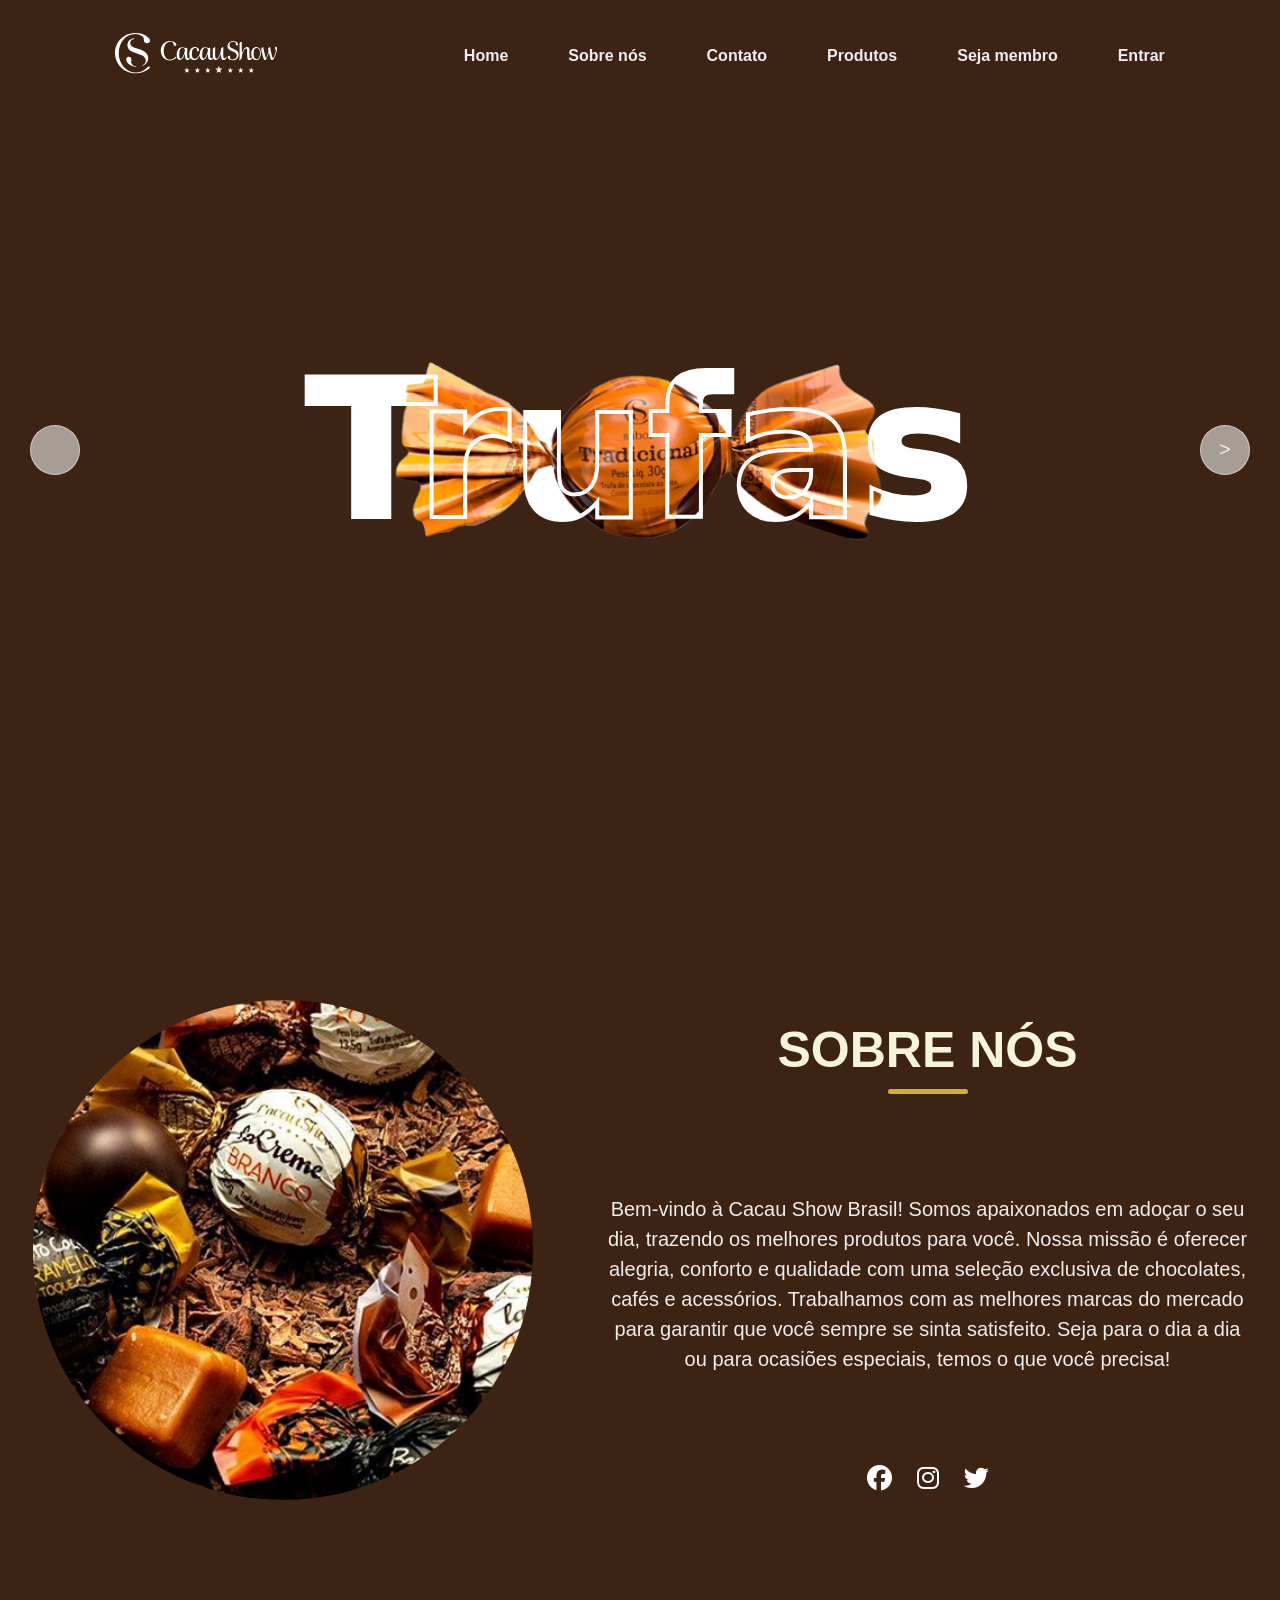
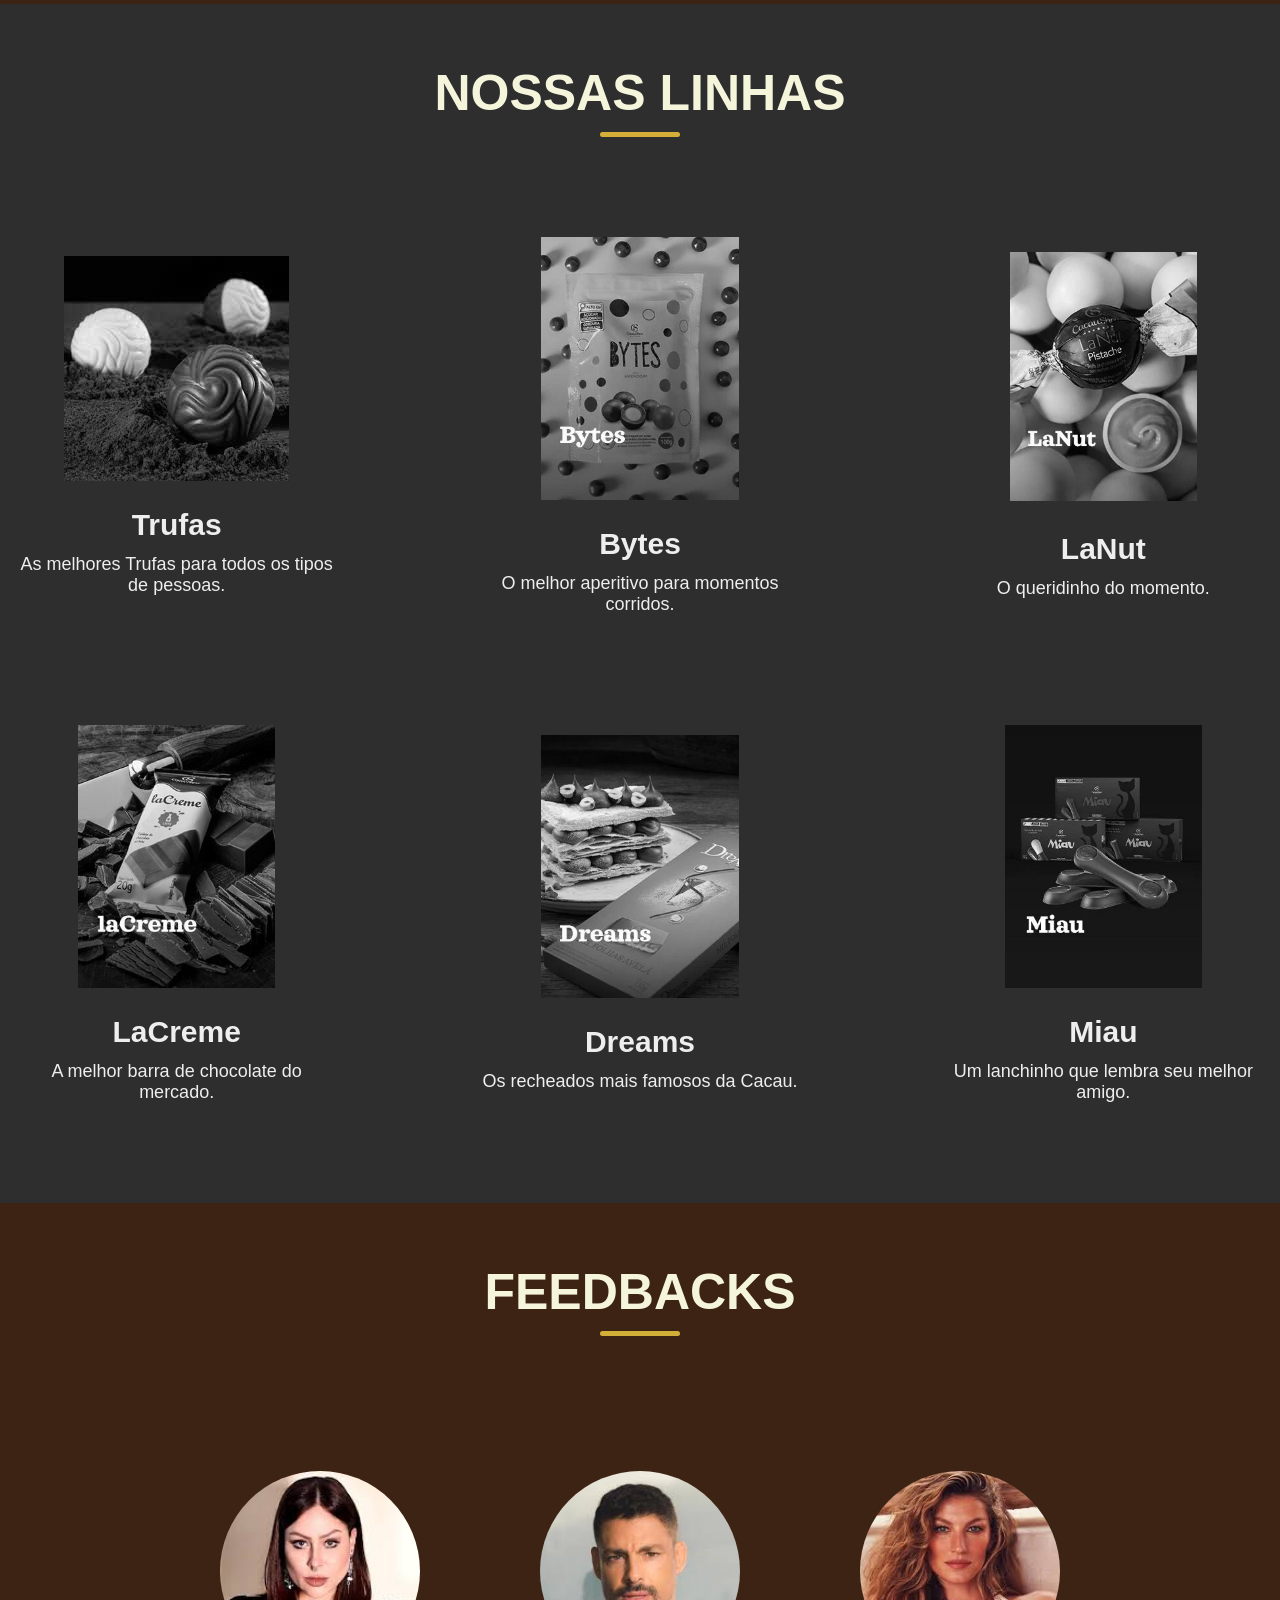
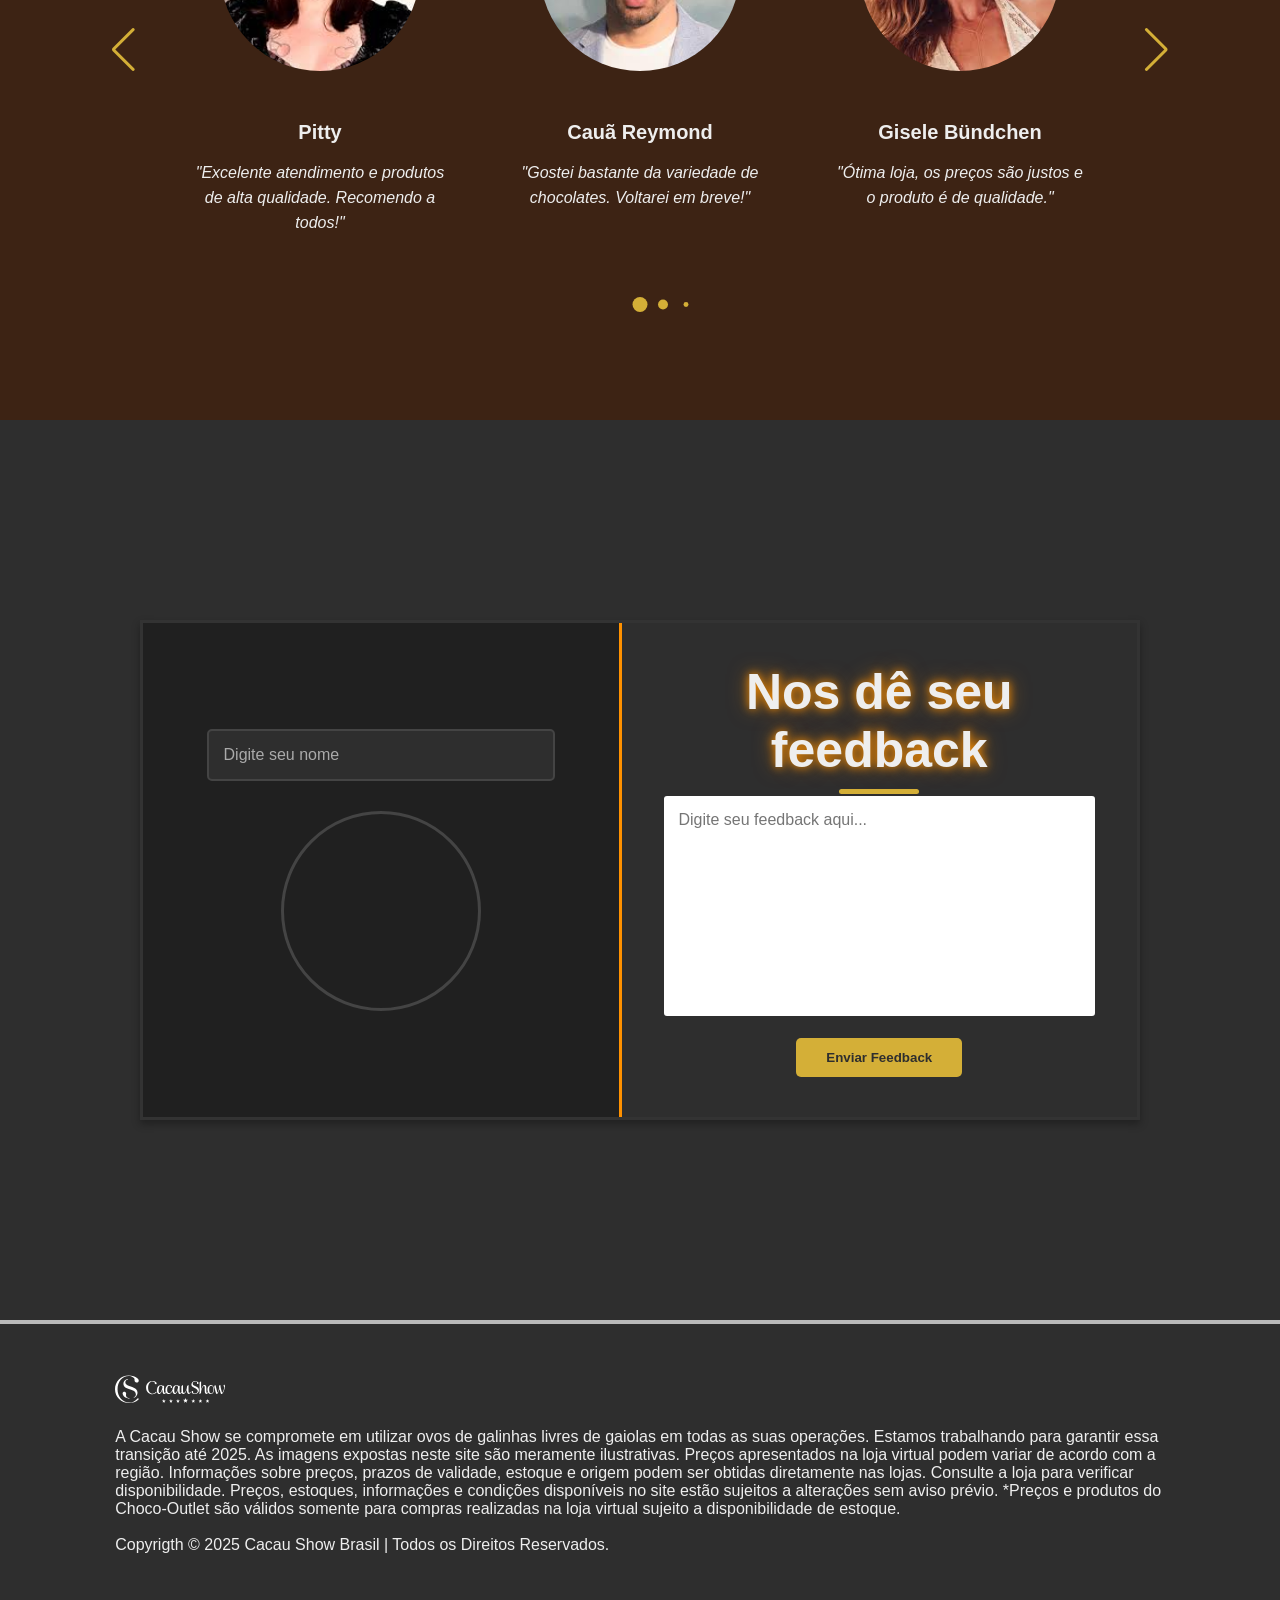
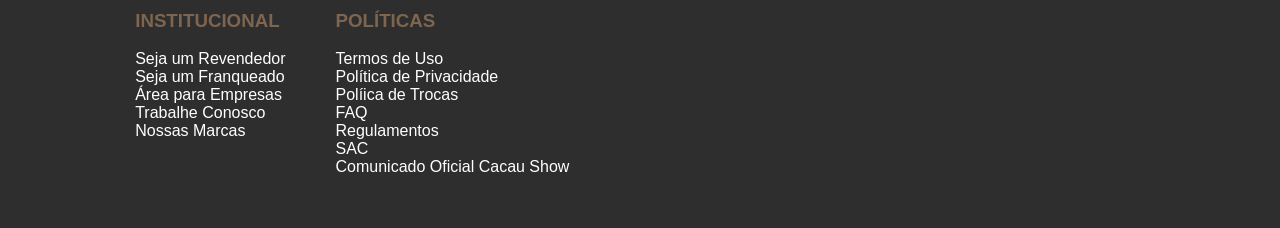
==== index.html @ 1fcedfc2 "Add files via upload" ====
<!DOCTYPE html>
<html lang="pt-br">

<head>
    <meta charset="UTF-8">
    <meta name="viewport" content="width=device-width, initial-scale=1.0">
    <title>Cacau Show Brasil</title>
    
    <link href="style.css" rel="stylesheet">

    <link rel="stylesheet" href="https://cdnjs.cloudflare.com/ajax/libs/font-awesome/6.5.1/css/all.min.css">
    
    <link rel="stylesheet" href="https://cdn.jsdelivr.net/npm/swiper@11/swiper-bundle.min.css" />

    <link rel="stylesheet" href="https://unpkg.com/aos@next/dist/aos.css" />

    <link href='https://unpkg.com/boxicons@2.1.4/css/boxicons.min.css' rel='stylesheet'>
    <link rel="shortcut icon" href="icone.ico" type="image/x-icon">
</head>

<body>

    <header>
        <a href="logo_cacau_show.svg" class="logo">
            <img src="logo_cacau_show.svg" id="logo">
        </a>

        <ul class="navbar">
            <li><a href="index.html">Home</a></li>
            <li><a href="sobre nós.html">Sobre nós</a></li>
            <li><a href="contato.html">Contato</a></li>
            <li><a href="produtos.html">Produtos</a></li>
            <li><a href="Seja Membro.html">Seja membro</a></li>
            <li><a href="login.html" id="loginBtn">Entrar</a></li>
        </ul>
        <div class="bx bx-menu" id="menu-icon"></div>
    </header>

    <main>
        <section>


            <div  href="#home" class="item active" style="--background:   #3D2314">
                <div class="title">Trufas</div>
                <div class="title" id="bordatxt">Trufas</div>
                <img src="trufa da home.png" alt="" class="imgprc">

            </div>

            <div class="item" style="--background: #5C331E">
                <div class="title">LaCreme</div>
                <div class="title" id="bordatxt">LaCreme</div>
                <img src="lacreme1.png" alt="" class="imgprc">

            </div>

            <div class="item" style="--background:#A05D31">
                <div class="title">LaNut</div>
                <div class="title" id="bordatxt">LaNut</div>
                <img src="lanut1.png" alt="" class="imgprc">
            </div>

            <div class="item" style="--background: #A05D31">
                <div class="title">Bytes</div>
                <div class="title" id="bordatxt">Bytes</div>
                <img src="bytes1.png" alt="" class="imgprc">

            </div>

            <div class="item" style="--background:#5C331E">
                <div class="title">Miau</div>
                <div class="title" id="bordatxt">Miau</div>
                <img src="miau1.png" alt="" class="imgprc">

            </div>

            <div class="item" style="--background:#A05D31">
                <div class="title">Dreams</div>
                <div class="title" id="bordatxt">Dreams</div>
                <img src="dreams1.png" alt="" class="imgprc">

            </div>

            <div class="arrow">
                <button id="prev">
                    </button>
                        <button id="next"> > </button>
            </div>
        </section>
    </main>

    <section class="about-section">
        <div class="section-content" data-aos="zoom-in-up">
            <div class="about-image-wrapper">
                <img src="fundo.jpg" alt="" class="about-image">
            </div>
            <div class="about-details">
                <h2 class="section-title">Sobre nós</h2>
                <p class="text">Bem-vindo à Cacau Show Brasil! Somos apaixonados em adoçar o seu dia, trazendo os melhores produtos para você.
                    Nossa missão é oferecer alegria, conforto e qualidade com uma seleção exclusiva de chocolates, cafés e acessórios. Trabalhamos com as melhores marcas do mercado para garantir que você sempre se sinta satisfeito.
                    Seja para o dia a dia ou para ocasiões especiais, temos o que você precisa!</p>
                <div class="social-link-list">
                    <a href="https://www.facebook.com/CacauShow" class="social-link"><i class="fa-brands fa-facebook"></i></a>
                    <a href="https://www.instagram.com/cacaushow/" class="social-link"><i class="fa-brands fa-instagram"></i></a>
                    <a href="https://x.com/cacaushow" class="social-link"><i class="fa-brands fa-twitter"></i></a>
                </div>
            </div>
        </div>
    </section>

    <section class="menu-section">
        <h2 class="section-title" data-aos="zoom-in-up">Nossas Linhas</h2>
        <div class="section-content">
            <ul class="menu-list">
                <li class="menu-item" data-aos="zoom-in-up">
                    <img src="trufas1.png" alt="" class="menu-image">
                    <h3 class="name">Trufas</h3>
                    <p class="text">As melhores Trufas para todos os tipos de pessoas.</p>
                </li>

                <li class="menu-item" data-aos="zoom-in-up">
                    <img src="bytes.png" alt="" class="menu-image">
                    <h3 class="name">Bytes</h3>
                    <p class="text">O melhor aperitivo para momentos corridos.</p>
                </li>

                <li class="menu-item" data-aos="zoom-in-up">
                    <a href="/sapatos"><img src="lanut.png" alt="" class="menu-image"></a>
                    <h3 class="name">LaNut</h3>
                    <p class="text">O queridinho do momento.</p>
                </li>

                <li class="menu-item" data-aos="zoom-in-up">
                    <img src="lacreme.png" alt="" class="menu-image">
                    <h3 class="name">LaCreme</h3>
                    <p class="text">A melhor barra de chocolate do mercado.</p>
                </li>

                <li class="menu-item" data-aos="zoom-in-up">
                    <img src="dreams.png" alt="" class="menu-image">
                    <h3 class="name">Dreams</h3>
                    <p class="text">Os recheados mais famosos da Cacau.</p>
                </li>

                <li class="menu-item" data-aos="zoom-in-up">
                    <img src="miau.png" alt="" class="menu-image">
                    <h3 class="name">Miau</h3>
                    <p class="text">Um lanchinho que lembra seu melhor amigo.</p>
                </li>
            </ul>
        </div>
    </section>

    <section class="testimonials-section">
        <h2 class="section-title" data-aos="zoom-in-up">Feedbacks</h2>
        <div class="section-content" data-aos="zoom-in-up">
            <div class="slider-container swiper">
                <div class="slider-wrapper">
                    <ul class="testimonials-list swiper-wrapper">
                        <li class="testimonial swiper-slide">
                            <img src="pitty.jpg" alt="user" class="user-image">
                            <h3 class="name">Pitty</h3>
                            <i class="feedback">"Excelente atendimento e produtos de alta qualidade. Recomendo a todos!"</i>
                        </li>
                        <li class="testimonial swiper-slide">
                            <img src="kaua.jpg" alt="user" class="user-image">
                            <h3 class="name">Cauã Reymond</h3>
                            <i class="feedback">"Gostei bastante da variedade de chocolates. Voltarei em breve!"</i>
                        </li>
                        <li class="testimonial swiper-slide">
                            <img src="gisele.jpg" alt="user" class="user-image">
                            <h3 class="name">Gisele Bündchen</h3>
                            <i class="feedback">"Ótima loja, os preços são justos e o produto é de qualidade."</i>
                        </li>
                        <li class="testimonial swiper-slide">
                            <img src="ana.jpg" alt="user" class="user-image">
                            <h3 class="name">Ana Hickmann</h3>
                            <i class="feedback">"O atendimento foi impecável. Com certeza farei mais compras aqui!"</i>
                        </li>
                        <li class="testimonial swiper-slide">
                            <img src="matheus.jpg" alt="user" class="user-image">
                            <h3 class="name">Matheus Solano</h3>
                            <i class="feedback">"A experiência de compra foi incrível. Recomendo a todos que gostam de qualidade!"</i>
                        </li>
                    </ul>

                    <div class="swiper-pagination"></div>
                    <div class="swiper-slide-button swiper-button-prev"></div>
                    <div class="swiper-slide-button swiper-button-next"></div>
                </div>
            </div>
        </div>
    </section>

<div class="fundo">
    <div class="retangulo">
        <div class="esquerda">
            <input type="text" id="feedback-nome" class="input-nome" placeholder="Digite seu nome">
            
            <div class="avatar-container">
                <img id="avatar-preview" class="avatar-imagem" src="https://via.placeholder.com/200" alt=".">
                <input type="file" id="avatar-upload" accept="image/*">
            </div>
        </div>
        <div class="direita">
            <h2 class="titulo-feedback">Nos dê seu feedback</h2>
            <textarea id="feedback-mensagem" class="textarea-feedback" placeholder="Digite seu feedback aqui..."></textarea>
            <button id="btn-enviar-feedback" class="btn-enviar">Enviar Feedback</button> 
            
        </div>
    </div>
</div>


    <footer class="footer">
        <a href="" class="logo"><img width="110" height="51" src="logo_cacau_show.svg" alt=""></a>
        <br><br><Br><br>

        <div class="footer-text">
                  <p>A Cacau Show se compromete em utilizar ovos de galinhas livres de gaiolas em todas as suas operações. Estamos trabalhando para garantir essa transição até 2025. As imagens expostas neste site são meramente ilustrativas.

Preços apresentados na loja virtual podem variar de acordo com a região. Informações sobre preços, prazos de validade, estoque e origem podem ser obtidas diretamente nas lojas.  Consulte a loja para verificar disponibilidade.

 

Preços, estoques, informações e condições disponíveis no site estão sujeitos a alterações sem aviso prévio. *Preços e produtos do Choco-Outlet são válidos somente para compras realizadas na loja virtual sujeito a disponibilidade de estoque.</p>
<br>
              <p>Copyrigth &copy; 2025 Cacau Show Brasil | Todos os Direitos Reservados.</p>
              <br><br>
            </div>

            <footer style="background-color: #2e2e2e; padding: 20px; font-family: Arial, sans-serif; color: #f8f8f8;">
  <div style="display: flex; justify-content: space-around;">
    <div>
      <h3 style="font-weight: bold; color: #7d654f;">INSTITUCIONAL</h3>
      <br>
      <ul style="margin-right: 50px; list-style: none; padding: 4;">
        <li><a href="https://revendedor.cacaushow.com.br/revendedor/" style="color: white; text-decoration: none;">Seja um Revendedor</a></li>
        <li><a href="https://www.cacaushow.com.br/franquia.html" style="color: white; text-decoration: none;">Seja um Franqueado</a></li>
        <li><a href="https://www.cacaushow.com.br/para-sua-empresa/para-sua-empresa.html" style="color: white; text-decoration: none;">Área para Empresas</a></li>
        <li><a href="https://cacaushow.gupy.io/" style="color: white; text-decoration: none;">Trabalhe Conosco</a></li>
        <li><a href="https://www.cacaushow.com.br/categoria/nossas-marcas" style="color: white; text-decoration: none;">Nossas Marcas</a></li>
      </ul>
    </div>
    
    <div>
      <h3 style="font-weight: bold; color: #7d654f;">POLÍTICAS</h3>
      <br>
      <ul style="list-style: none; padding: 0;">
        <li><a href="https://www.cacaushow.com.br/terms.html" style="color: white; text-decoration: none;">Termos de Uso</a></li>
        <li><a href="https://www.privacidade.com.br/portal-de-privacidade?token=e8d91724233537d3a44c65424e6b9ee7" style="color: white; text-decoration: none;">Política de Privacidade</a></li>
        <li><a href="https://www.cacaushow.com.br/politica/returns.html" style="color: white; text-decoration: none;">Políica de Trocas</a></li>
        <li><a href="https://www.cacaushow.com.br/faqs.html" style="color: white; text-decoration: none;">FAQ</a></li>
        <li><a href="https://www.cacaushow.com.br/regulamentos/Regulamentos.html" style="color: white; text-decoration: none;">Regulamentos</a></li>
        <li><a href="https://sac.cacaushow.com.br/" style="color: white; text-decoration: none;">SAC</a></li>
        <li><a href="https://www.cacaushow.com.br/Comunicado-Oficial.html" style="color: white; text-decoration: none;">Comunicado Oficial Cacau Show</a></li>
      </ul>
    </div>
  </div>
</footer>

    <script src="https://cdn.jsdelivr.net/npm/swiper@11/swiper-bundle.min.js"></script>
    <script src="https://unpkg.com/aos@next/dist/aos.js"></script>
    <script>
        AOS.init({
            offset: 150,
            duration: 1200
        });
    </script>
</body>
<script src="script.js"></script>
</html>
---- style.css ----
*{
    padding: 0;
    margin: 0;
    box-sizing: border-box;
    text-decoration:none;
    list-style: none;
    font-family: 'Work Sans', sans-serif;
    scroll-behavior: smooth;
    scroll-padding-top: 3rem;
}

.item{
    display: none;
    width: 100%;
    height: 100%;
    position: absolute;
    top: 0;
    left: 0;
    overflow: hidden;
    background-color: var(--background);
}

.item.active{
    display: block;
}

.item .title{
    font-size: 12rem;
    color: #ffffff;
    font-family: system-ui, -apple-system, BlinkMacSystemFont, 'Segoe UI', Roboto, Oxygen, Ubuntu, Cantarell, 'Open Sans', 'Helvetica Neue', sans-serif;
    font-weight: bold;
    text-align: center;

    position: absolute;
    left: 50%;
    top: 50%;
    transform: translate(-50%, -50%);
}

.item #bordatxt {
    font-size: 12rem;
    color: transparent;
    -webkit-text-stroke: 4px #ffffff; 
    font-weight: bold;
    text-align: center;
    position: absolute;
    left: 50%;
    top: 50%;
    transform: translate(-50%, -50%);
    z-index: 4; 
}

.item .imgprc{
    z-index: 2;
    width: 40%;

    position: absolute;
    left: 50%;
    top: 50%;
    transform: translate(-50%, -50%);
    animation: float 2s ease-in-out infinite; 
}

#prev, #next{
    position: absolute;
    top: 50%;
    transform: translateY(-50%);
    width: 50px;
    height: 50px;
    background-color: #eee9;
    border: 1px solid #eee9;
    color: #eee;
    font-size: x-large;
    font-family: monospace;
    cursor: pointer;
    z-index: 4;
    border-radius: 50%;
}

#prev{
    left: 30px;
}

#next{
    right: 30px;
}

@keyframes toActive {
    from{
        top: 100%;
        opacity: 0;
    }
}

.item.active .title{
    animation: toActive 0.5s ease-in-out 1;
}


@keyframes float {
    0% {
        transform: translate(-50%, -50%) translateY(0);
    }
    50% {
        transform: translate(-50%, -50%) translateY(-20px);
    }
    100% {
        transform: translate(-50%, -50%) translateY(0);
    }
}

header{
    width: 100%;
    position: fixed;
    top: 0;
    right: 0;
    z-index: 1000;
    display: flex;
    align-items: center;
    justify-content: space-between;
    padding: 33px 9%;
    transition: all .50s ease;
    background: transparent;
    color: #eee;
}

#logo{
    width: 90%;
}

header.sticky{
    padding: 10px 10%;
    background: rgb(0, 0, 0)
}

.navbar{
    display: flex;
    list-style: none;
}

.navbar a{
    color: var(--other-color);
    margin-left: 60px;
    font-size: var(--p-font);
    font-weight: 550;
    border-bottom: 2px solid transparent;
    transition:all .5s ease;
}

.navbar a:hover{
    border-bottom: 2px solid #D4AF37;
    color: #D4AF37;
}

#menu-icon{
    color: rgb(146, 25, 25);
    font-size: 30px;
    margin-left: 5px;
    z-index: 10001;
    cursor: pointer;
    display: none;
}

main {
    position: relative; 
    min-height: 100vh; 
    display: flex;
    align-items: center;
    justify-content: center;
    overflow: hidden;
}

.about-section{
    padding: 100px 0;
    background: #3D2314;
}

.about-section .section-content{
    display: flex;
    gap: 10px;
    align-items: center;
    justify-content: space-around;
}

.about-section .about-image-wrapper .about-image{
    width: 500px;
    height: 500px;
    object-fit: cover;
    border-radius: 50%;
}

.section-title{
    text-align: center;
    padding: 10px 0 100px;
    text-transform: uppercase;
    font-size: 50px;
    color:#F5F5DC;
}


.section-title::after{
    content: "";
    width: 80px;
    height: 5px;
    display: block;
    margin: 10px auto 0;
    border-radius: 10px;
    background:#D4AF37;
}

.about-section .about-details .section-title{
    padding: 10;
}

.about-section .about-details .social-link-list{
    display: flex;
    gap: 25px;
    justify-content: center;
    padding-top: 90px;
}

.about-section .social-link-list .social-link{
    color: white;
    font-size: 25px;
    transition: 0.2s ease;
}

.about-section .social-link-list .social-link:hover{
    color:#D4AF37;
    transform: translateY(-5px);
}

.about-section .about-details {
    max-width: 50%;
    color: #eee;
}

.about-section .about-image-wrapper .about-image{
    width: 100%;
    height: 100%;
    max-width: 500px;
    aspect-ratio: 1;
}

.about-section .about-details .text{
    line-height: 30px;
    margin: 50x 0 30px;
    text-align: center;
    font-size: 20px;
}


.menu-section{
    background: #2e2e2e;
    color: #eee;
    padding: 50px 0 100px;
}

.menu-section .menu-list{
    display: flex;
    flex-wrap: wrap;
    gap: 110px;
    align-items: center;
    justify-content: space-around;
}

.menu-section .menu-list .menu-item{
    display: flex;
    align-items: center;
    text-align: center;
    flex-direction: column;
    justify-content: space-around;
    width: calc(100% / 3 - 110px);
    cursor: pointer;
}

.menu-section .menu-list .menu-item .name{
    margin: 12px 0;
    font-size: 30px;
    font-weight: 600;
}

.menu-section .menu-list .menu-item .text{
    font-size: 18px;
}

.menu-section .menu-list .menu-item .menu-image{
    max-width: 83%;
    aspect-ratio: 1;
    margin-bottom: 15px;
    object-fit: contain;
    filter: grayscale(100%);
}

.menu-section .menu-list .menu-item .menu-image:hover{
    transform: translateY(-5px);
    transition: 0.2s ease;
    filter: grayscale(0%);
}


.testimonials-section{
    padding: 50px 100px 100px;
    background-color: #3D2314;
}


.testimonials-section .testimonial{
    display: flex;
    padding: 35px;
    text-align: center;
    flex-direction: column;
    align-items: center;
}

.testimonials-section .testimonial .user-image{
    width: 200px;
    height: 200px;
    object-fit: cover;
    margin-bottom: 50px;
    border-radius: 50%;
}

.testimonials-section .slider-wrapper{
    overflow: hidden;
    margin: 0 60px 50px;
}

.testimonials-section .testimonial .name{
    margin-bottom: 16px;
    font-size: 20px;
    color: #eee;
}

.testimonials-section .testimonial .feedback{
    line-height: 25px;
    color: #eee;
}

.testimonials-section .swiper-pagination-bullet{
    width: 15px;
    height: 15px;
    opacity: 1;
    background: #D4AF37;
}

.testimonials-section .swiper-slide-button{
    margin-top: -50px;
    color: #D4AF37;
    transition: 0.3s ease;
}

.testimonials-section .swiper-slide-button:hover{
    color: #eee;
}

.fundo {
    background: #2e2e2e;
    height: 100vh;
    display: flex;
    justify-content: center;
    align-items: center;
    margin: 0;
}

.retangulo {
    display: flex;
    width: 1000px;
    height: 500px;
    border: 3px solid #333;
    box-shadow: 0 4px 8px rgba(0, 0, 0, 0.3);
}

.esquerda {
    flex: 1;
    background-color: #202020;
    display: flex;
    justify-content: center;
    align-items: center;
    color: white;
    font-size: 28px;
    font-weight: bold;
}

.direita {
    flex: 1;
    background-color: #2e2e2e;
    display: flex;
    flex-direction: column;
    justify-content: center; 
    align-items: center;
    padding: 40px;
    box-sizing: border-box;
    border-left: 3px solid #ff9100; 
}

.titulo-feedback {
    color: #eee;
    font-size: 2rem;
    text-shadow: 0 0 10px #ff9100, 0 0 20px rgba(255,145,0,0.5);
    animation: neon-pulse 2s infinite alternate;
}
@keyframes neon-pulse {
    from { text-shadow: 0 0 5px #ff9100; }
    to { text-shadow: 0 0 15px #ff9100, 0 0 30px rgba(255,145,0,0.7); }
}

.textarea-feedback {
    width: 100%;
    height: 70%;
    padding: 15px;
    font-size: 16px;
    border: 2px solid #2e2e2e;
    border-radius: 5px;
    resize: none;
    box-sizing: border-box;
}

.conteudo-direita {
    display: flex;
    flex-direction: column;
    align-items: center;
    width: 100%;
    height: 100%;
    justify-content: center;
}
.titulo-feedback{
    text-align: center;
    font-size: 50px;
    color: #eee;
}
.titulo-feedback::after{
    content: "";
    width: 80px;
    height: 5px;
    display: block;
    margin: 10px auto 0;
    border-radius: 10px;
    background: #D4AF37;
}
.btn-enviar {
    background: #D4AF37;
    color: #2e2e2e;
    border: none;
    padding: 12px 30px;
    margin-top: 20px;
    font-weight: bold;
    border-radius: 5px;
    cursor: pointer;
    transition: all 0.3s ease;
}
.btn-enviar:hover {
    background: #D4AF37;
    transform: translateY(-3px);
}
.esquerda {
    flex: 1;
    background-color: #202020;
    display: flex;
    flex-direction: column;
    justify-content: center;
    align-items: center;
    padding: 20px;
    box-sizing: border-box;
    gap: 30px;
}

.input-nome {
    width: 80%;
    padding: 15px;
    font-size: 16px;
    background-color: #2e2e2e;
    border: 2px solid #444;
    border-radius: 5px;
    color: #eee;
    outline: none;
    transition: all 0.3s ease;
}

.input-nome:focus {
    border-color: #D4AF37;
    box-shadow: 0 0 8px rgba(255, 145, 0, 0.5);
}

.input-nome::placeholder {
    color: #aaa;
}

.avatar-container {
    position: relative;
    width: 200px;
    height: 200px;
    cursor: pointer;
    border-radius: 50%;
    overflow: hidden;
    border: 3px solid #444;
    transition: all 0.3s ease;
}

.avatar-container:hover {
    border-color: #D4AF37;
    transform: scale(1.05);
}

.avatar-imagem {
    width: 100%;
    height: 100%;
    object-fit: cover;
}

.avatar-overlay {
    position: absolute;
    top: 0;
    left: 0;
    width: 100%;
    height: 100%;
    background-color: rgba(0, 0, 0, 0.6);
    display: flex;
    justify-content: center;
    align-items: center;
    opacity: 0;
    transition: opacity 0.3s ease;
}

.avatar-container:hover .avatar-overlay {
    opacity: 1;
}

.avatar-overlay span {
    color: white;
    text-align: center;
    font-size: 16px;
    line-height: 1.4;
}

#avatar-upload {
    display: none;
}

.footer {
    display: flex;
    justify-content: space-between;
    align-items: center;
    flex-wrap: wrap;
    padding: 2rem 9%;
    background: #2e2e2e;
    border-top: .3rem solid #ffffffab;
    font-size: 100%;
    overflow-x: hidden;
}

.footer-text p{
    font-size: 1.6rem;
    color: #eee;
    font-size: 100%;
}

.footer-iconTop a {
    display: inline-flex;
    justify-content: center;
    align-items: center;
    padding: .8rem;
    background: #D4AF37;
    border-radius: .8rem;
    transition: .5s ease;
}

.footer-iconTop a:hover {
    transform: translatey(-8px);
}

.footer-iconTop a i {
    font-size: 2.4rem;
    color: #f7f7ff;
}

@media (max-width: 1200px) {
    .about-section .section-content {
        flex-direction: column;
        text-align: center;
    }
    .about-section .about-details {
        max-width: 80%;
    }
}

@media (max-width: 992px) {
    .menu-section .menu-list {
        flex-direction: column;
        gap: 50px;
    }
    .menu-section .menu-list .menu-item {
        width: 80%;
    }
    .testimonials-section {
        padding: 30px 50px;
    }
    .testimonials-section .slider-wrapper {
        margin: 0 30px;
    }
}

@media (max-width: 768px) {
    header {
        flex-direction: column;
        padding: 20px;
        text-align: center;
    }
    .navbar {
        display: none;
        flex-direction: column;
        width: 100%;
        background: #202020;
        position: absolute;
        top: 60px;
        left: 0;
    }
    .navbar.active {
        display: flex;
    }
    #menu-icon {
        display: block;
    }
    .about-section .about-details {
        max-width: 90%;
    }
    .retangulo {
        flex-direction: column;
        width: 90%;
        height: auto;
    }
    .esquerda, .direita {
        width: 100%;
        padding: 20px;
    }
    .avatar-container {
        width: 150px;
        height: 150px;
    }
    .input-nome {
        width: 100%;
    }
}

@media (max-width: 480px) {
    .item .title, .item #bordatxt {
        font-size: 5rem;
        -webkit-text-stroke: 2px #ffffff;
    }
    .menu-section .menu-list .menu-item {
        width: 100%;
    }
    .section-title {
        font-size: 30px;
    }
    .testimonials-section .testimonial .user-image {
        width: 100px;
        height: 100px;
    }
    .footer {
        flex-direction: column;
        text-align: center;
    }
    .footer-text p {
        font-size: 1.2rem;
    }
}
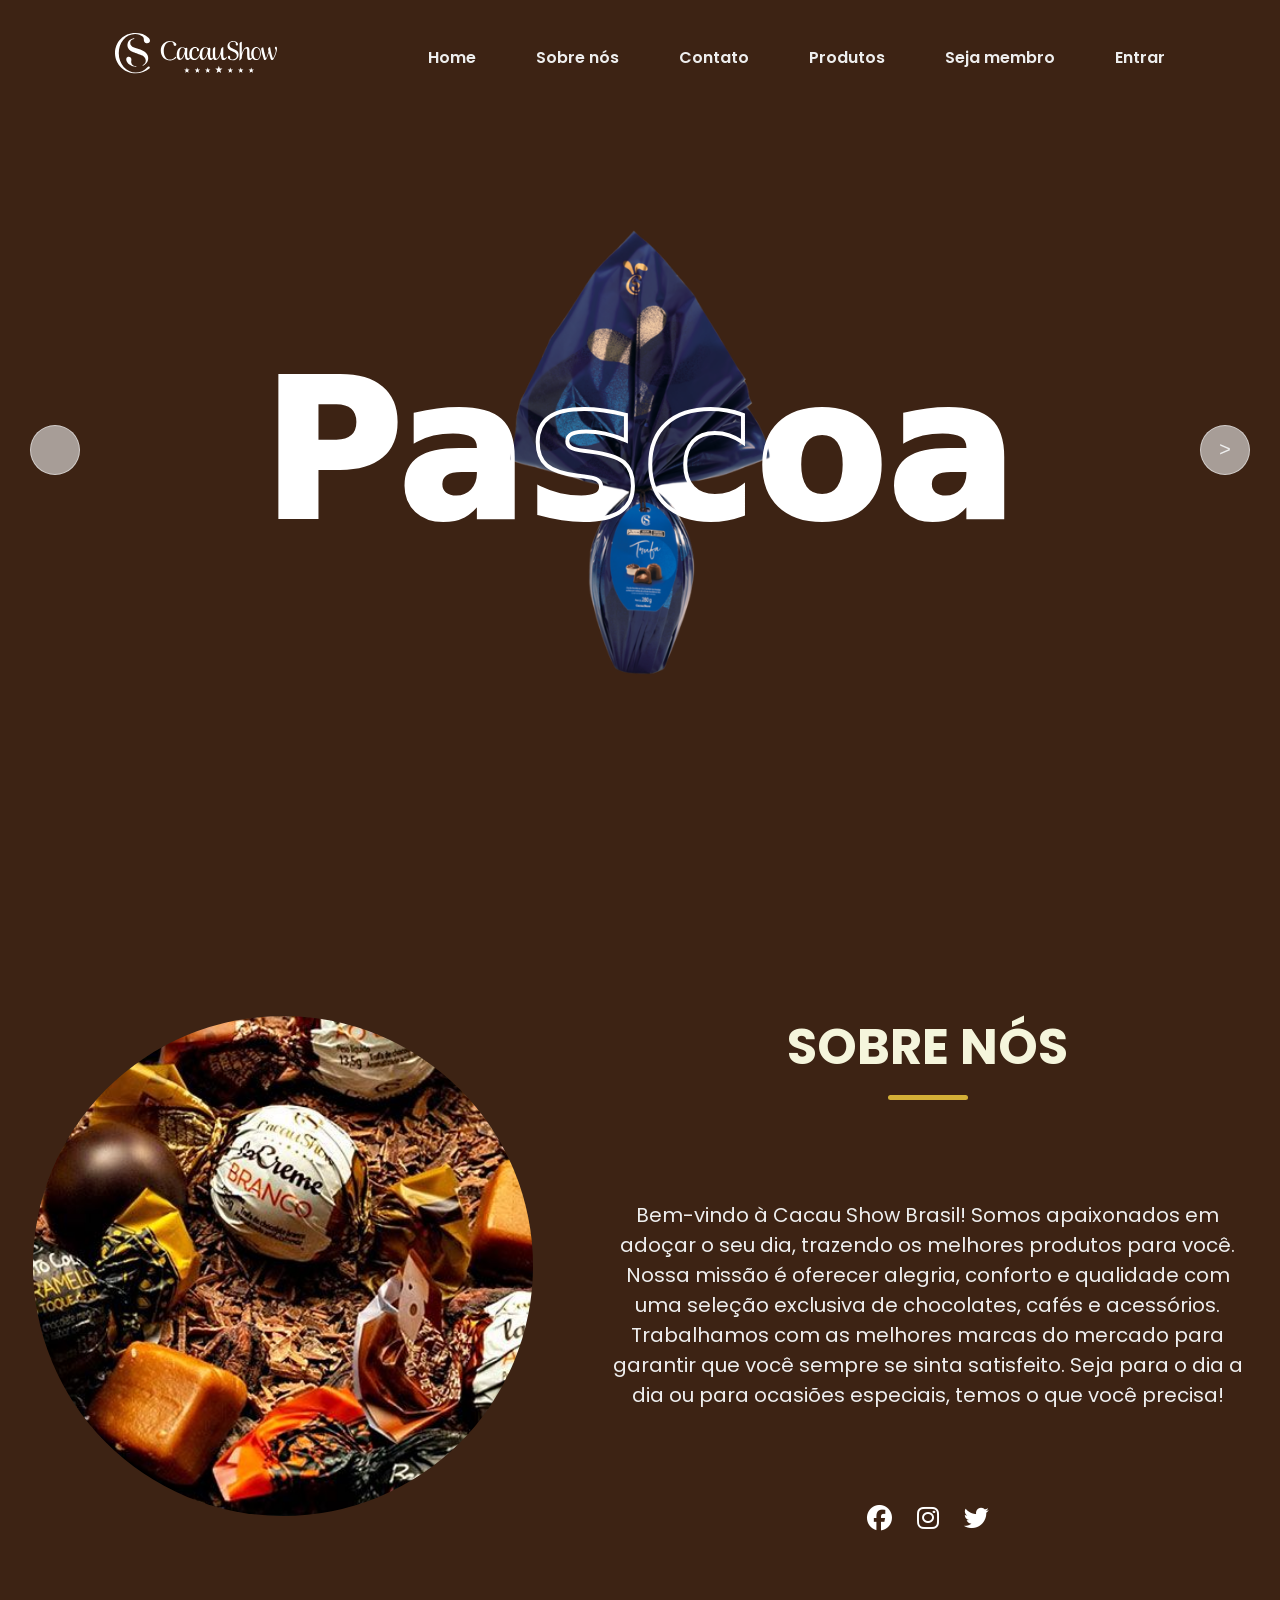
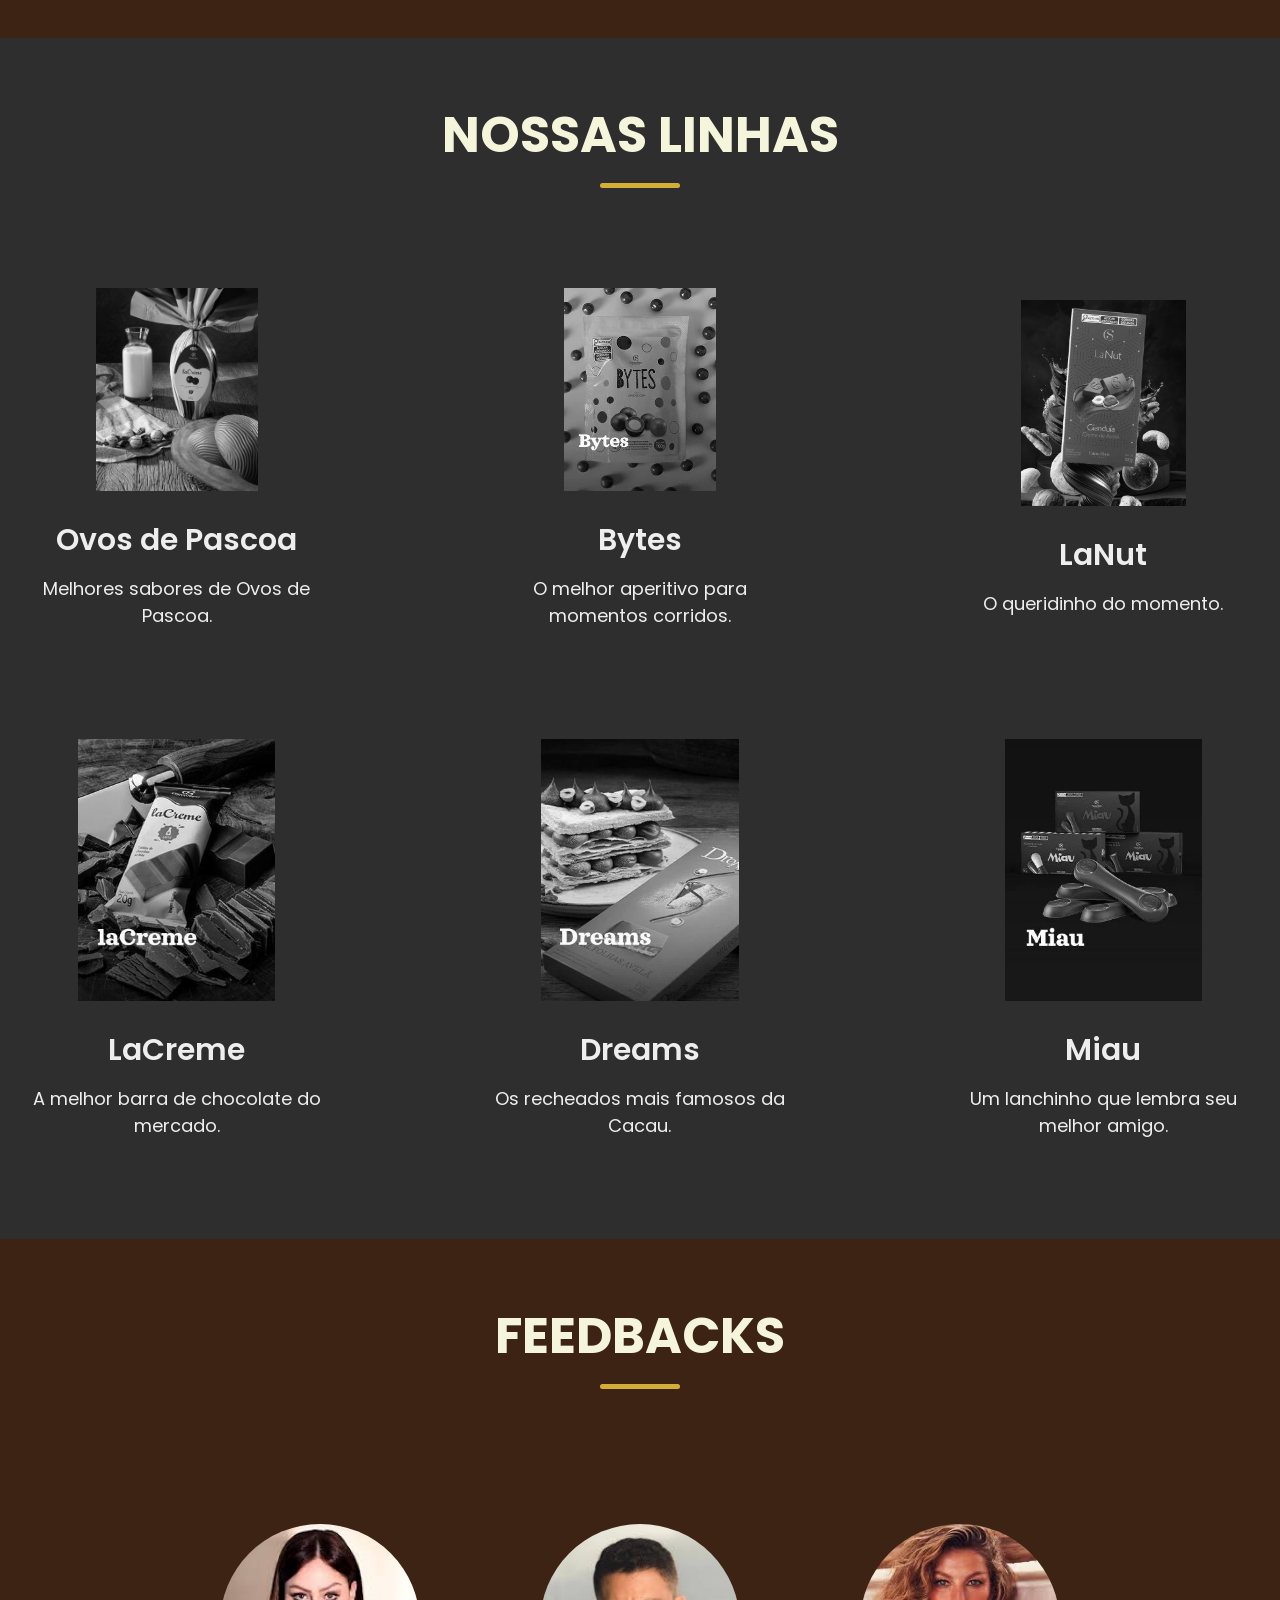
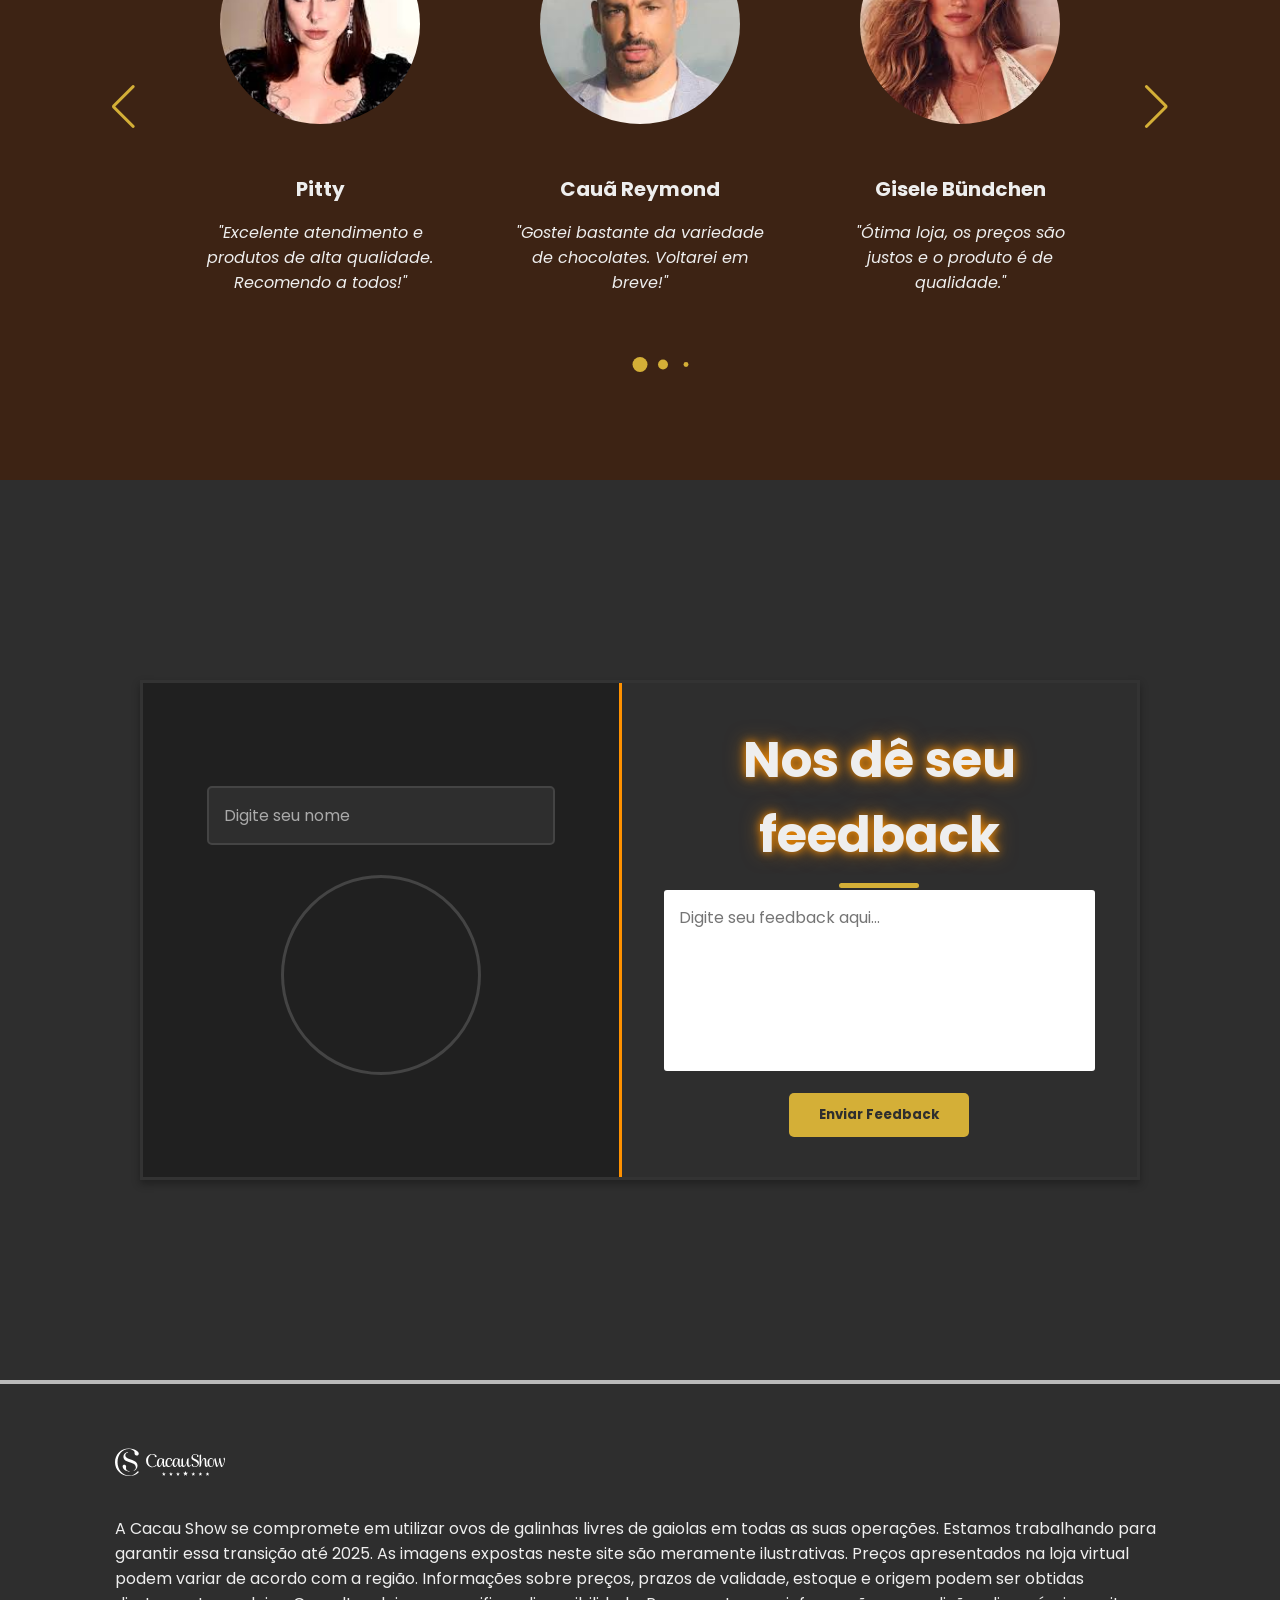
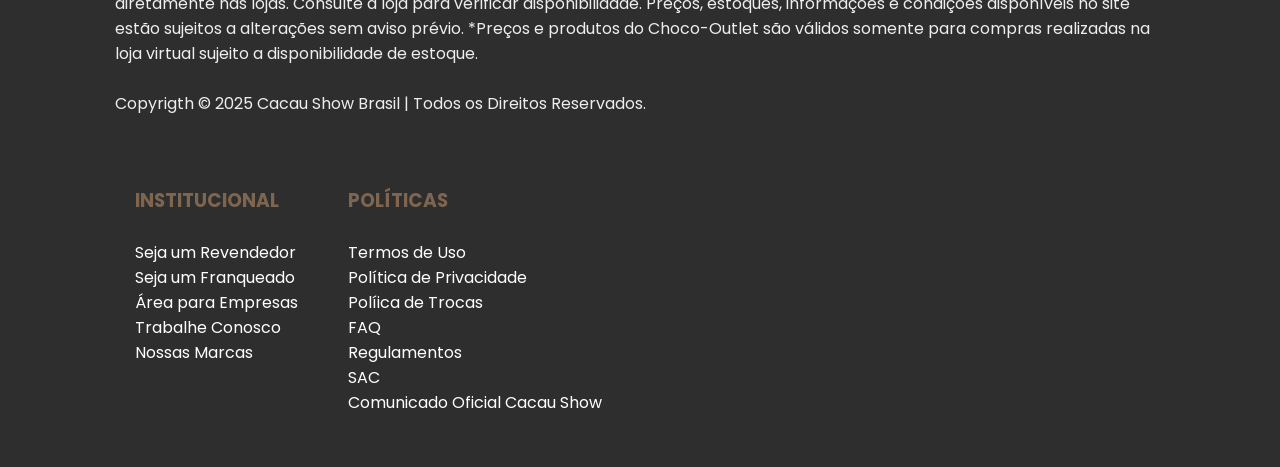
==== commit 1592f175: "Adcionando Produtos" ====
--- a/index.html
+++ b/index.html
@@ -4,7 +4,9 @@
 <head>
     <meta charset="UTF-8">
     <meta name="viewport" content="width=device-width, initial-scale=1.0">
+    <link rel="icon" type="image/png" sizes="180x180" href="new_img/logo.png"/>
     <title>Cacau Show Brasil</title>
+   
     
     <link href="style.css" rel="stylesheet">
 
@@ -13,6 +15,10 @@
     <link rel="stylesheet" href="https://cdn.jsdelivr.net/npm/swiper@11/swiper-bundle.min.css" />
 
     <link rel="stylesheet" href="https://unpkg.com/aos@next/dist/aos.css" />
+
+    <!-- Adicionando fonte -->
+    <link href="https://fonts.googleapis.com/css2?family=Poppins:wght@400;500;600;700;800&display=swap" rel="stylesheet">
+
 
     <link href='https://unpkg.com/boxicons@2.1.4/css/boxicons.min.css' rel='stylesheet'>
     <link rel="shortcut icon" href="icone.ico" type="image/x-icon">
@@ -38,13 +44,17 @@
 
     <main>
         <section>
-
-
+       
+                   
             <div  href="#home" class="item active" style="--background:   #3D2314">
-                <div class="title">Trufas</div>
+                <!-- <div class="title">Trufas</div>
                 <div class="title" id="bordatxt">Trufas</div>
-                <img src="trufa da home.png" alt="" class="imgprc">
-
+                <img src="trufa da home.png" alt="" class="imgprc"> -->
+                 <!-- Add img tema pascoa -->
+                <div class="title">Pascoa</div>
+                <div class="title" id="bordatxt">Pascoa</div>
+                <img src="new_img/ovo10.webp" alt="" class="imgprc">
+                <!-- Fim -->
             </div>
 
             <div class="item" style="--background: #5C331E">
@@ -80,6 +90,7 @@
                 <img src="dreams1.png" alt="" class="imgprc">
 
             </div>
+             
 
             <div class="arrow">
                 <button id="prev">
@@ -113,19 +124,24 @@
         <div class="section-content">
             <ul class="menu-list">
                 <li class="menu-item" data-aos="zoom-in-up">
-                    <img src="trufas1.png" alt="" class="menu-image">
+                    <!-- <img src="trufas1.png" alt="" class="menu-image">
                     <h3 class="name">Trufas</h3>
-                    <p class="text">As melhores Trufas para todos os tipos de pessoas.</p>
-                </li>
-
-                <li class="menu-item" data-aos="zoom-in-up">
-                    <img src="bytes.png" alt="" class="menu-image">
+                    <p class="text">As melhores Trufas para todos os tipos de pessoas.</p> -->
+                    <!-- Tema Pascoa -->
+                     <img src="new_img/pascoaHome.jpg" alt="" class="menu-image"style="width: 64%; height: auto;">
+                    <h3 class="name">Ovos de Pascoa</h3>
+                    <p class="text">Melhores sabores de Ovos de Pascoa.</p>
+                    <!-- Fim -->
+                </li>
+
+                <li class="menu-item" data-aos="zoom-in-up">
+                    <img src="bytes.png" alt="" class="menu-image" style="width: 64%; height: auto;">
                     <h3 class="name">Bytes</h3>
                     <p class="text">O melhor aperitivo para momentos corridos.</p>
                 </li>
 
                 <li class="menu-item" data-aos="zoom-in-up">
-                    <a href="/sapatos"><img src="lanut.png" alt="" class="menu-image"></a>
+                   <img src="new_img/lanut2.png" alt="" class="menu-image" style="max-width: 65%; height: auto; ">
                     <h3 class="name">LaNut</h3>
                     <p class="text">O queridinho do momento.</p>
                 </li>
--- a/style.css
+++ b/style.css
@@ -1,10 +1,13 @@
+@import url("https://fonts.googleapis.com/css2?family=Poppins:wght@400;500;600;700;800&display=swap");
+
 *{
     padding: 0;
     margin: 0;
     box-sizing: border-box;
     text-decoration:none;
     list-style: none;
-    font-family: 'Work Sans', sans-serif;
+    /* font-family: 'Work Sans', sans-serif; */
+    font-family: 'Poppins', sans-serif;
     scroll-behavior: smooth;
     scroll-padding-top: 3rem;
 }
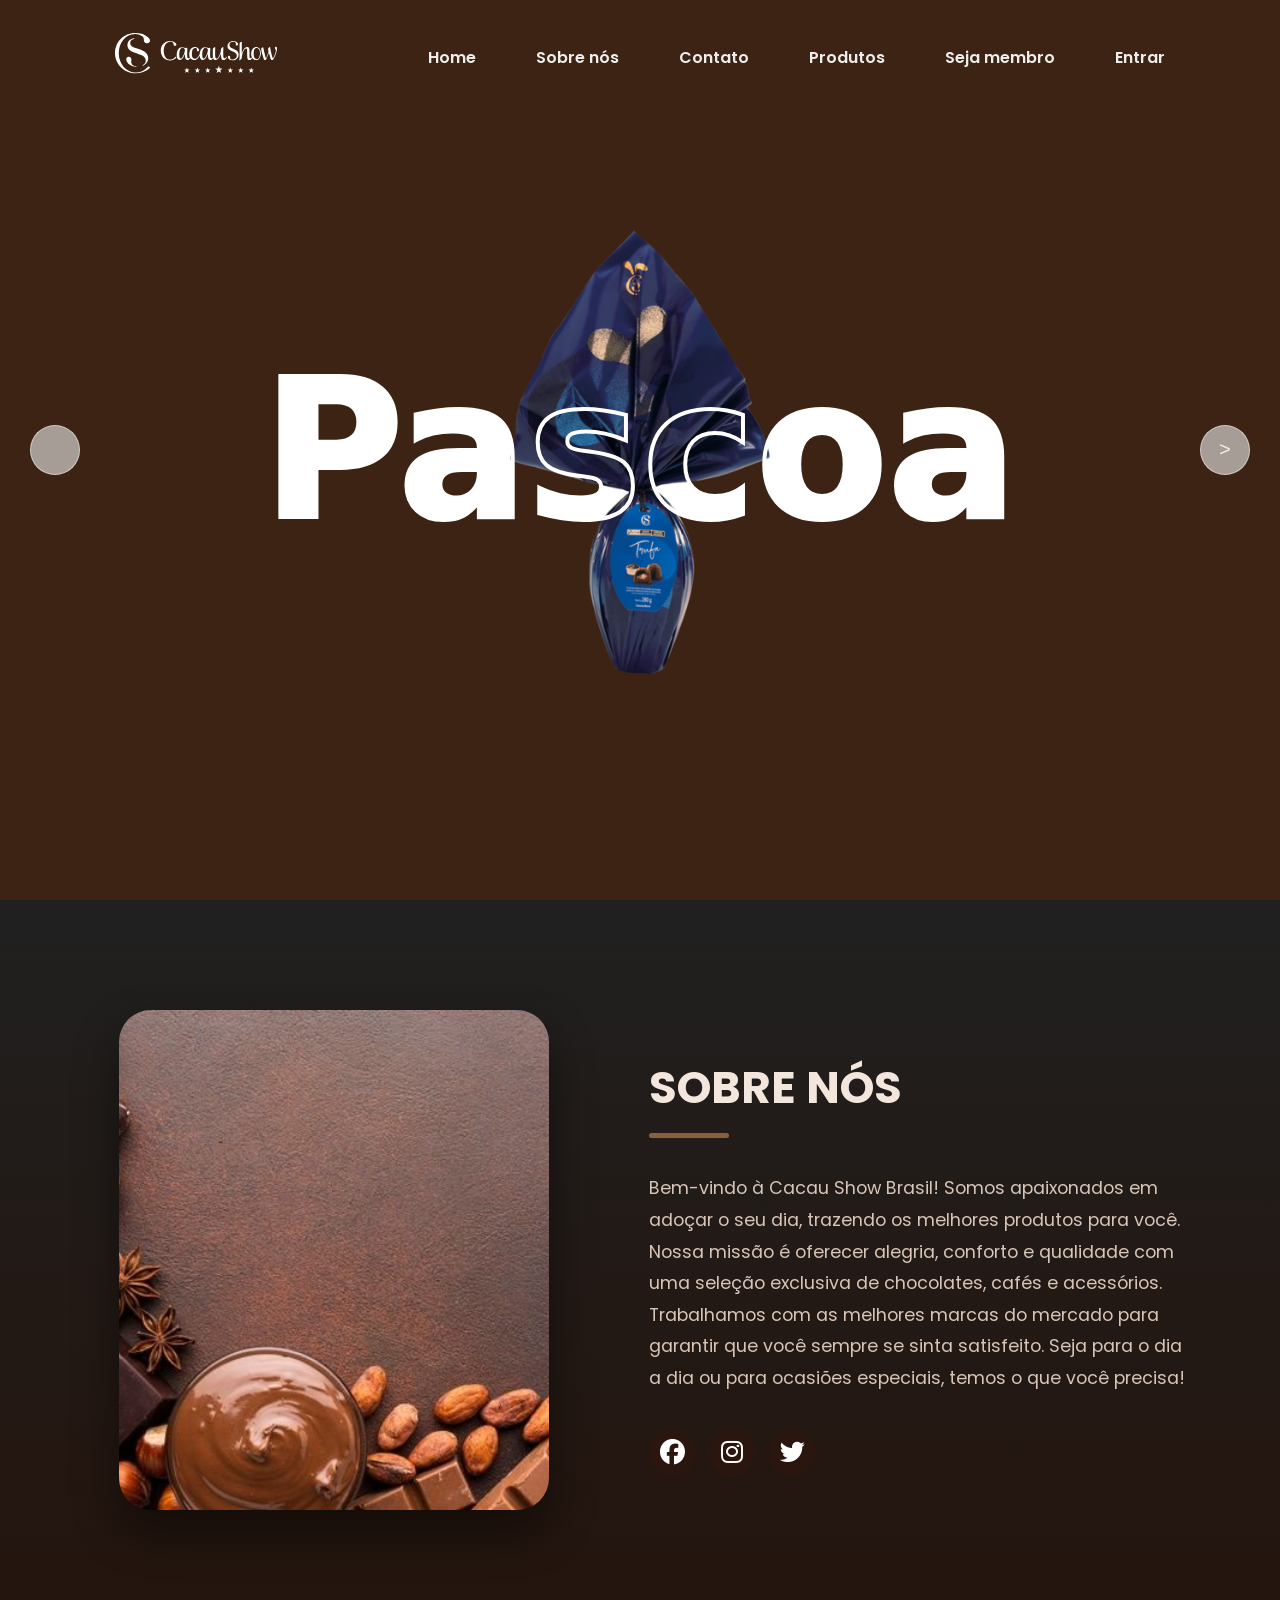
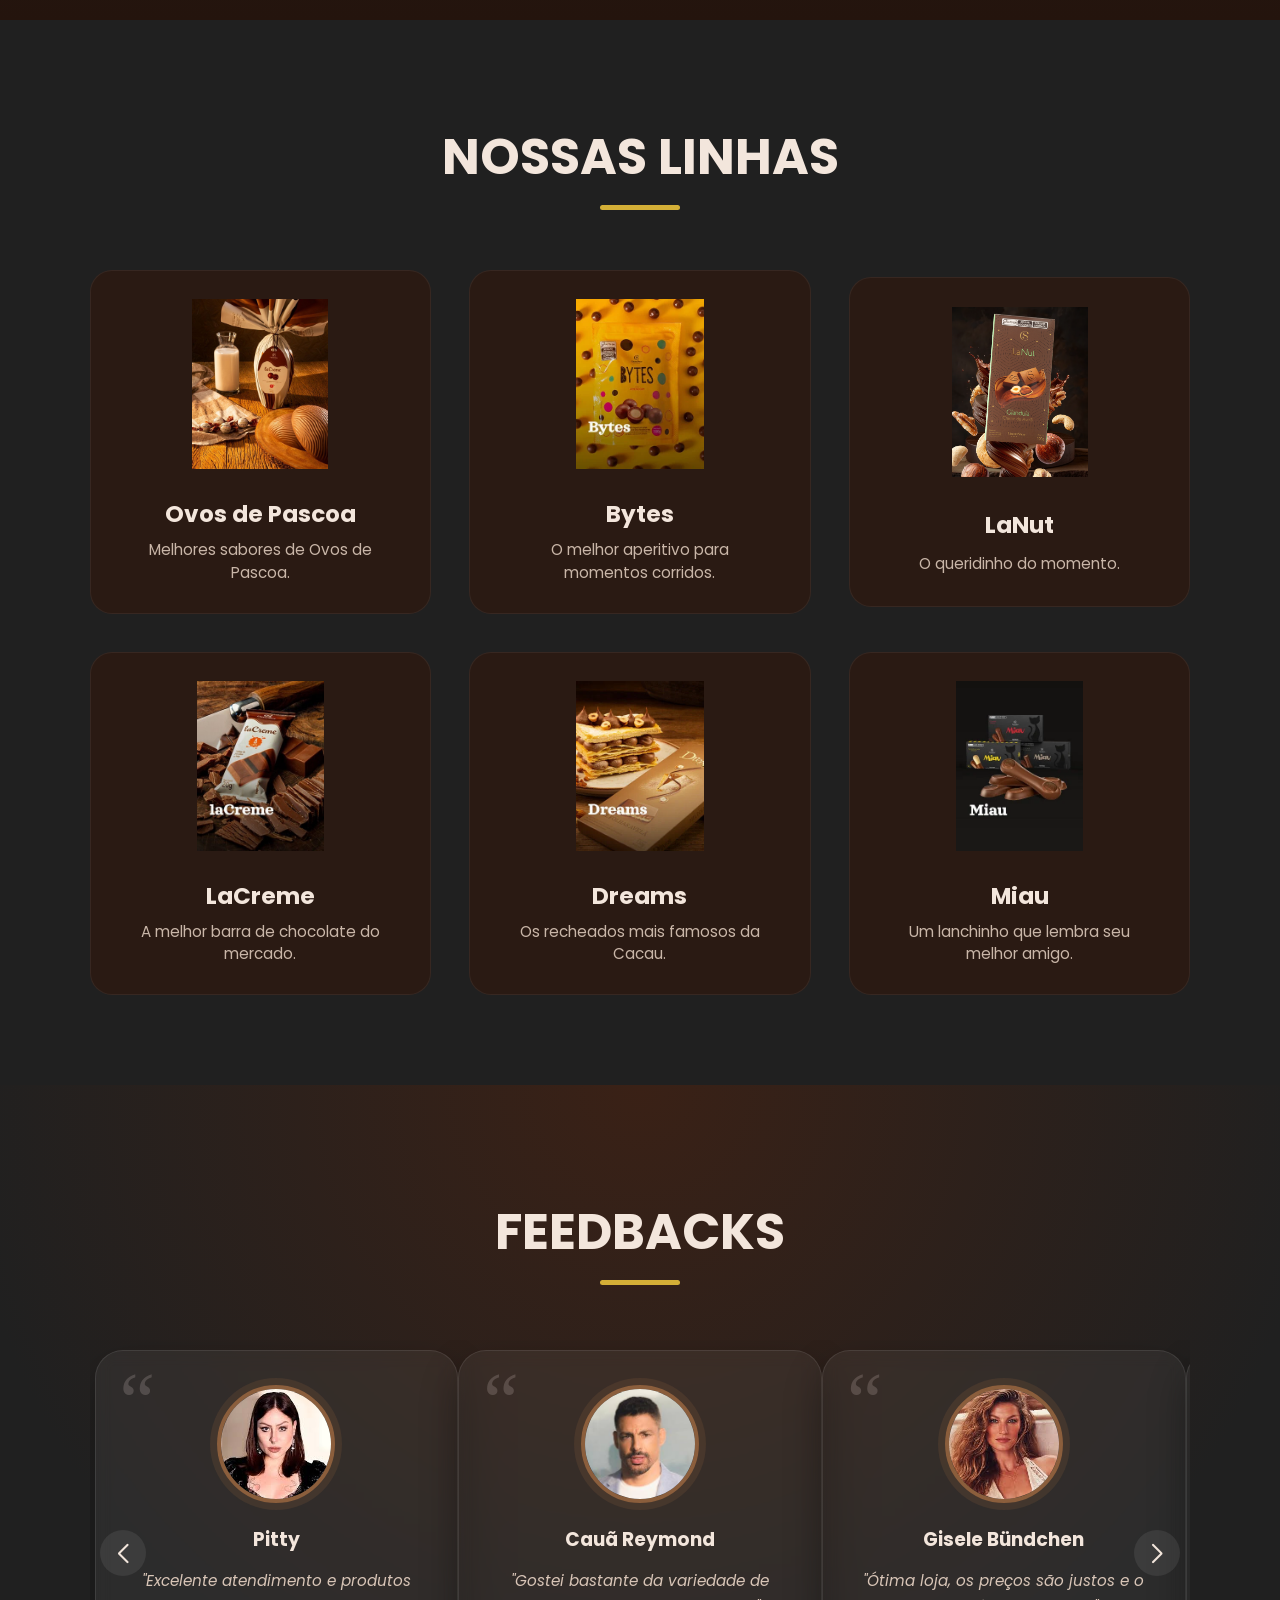
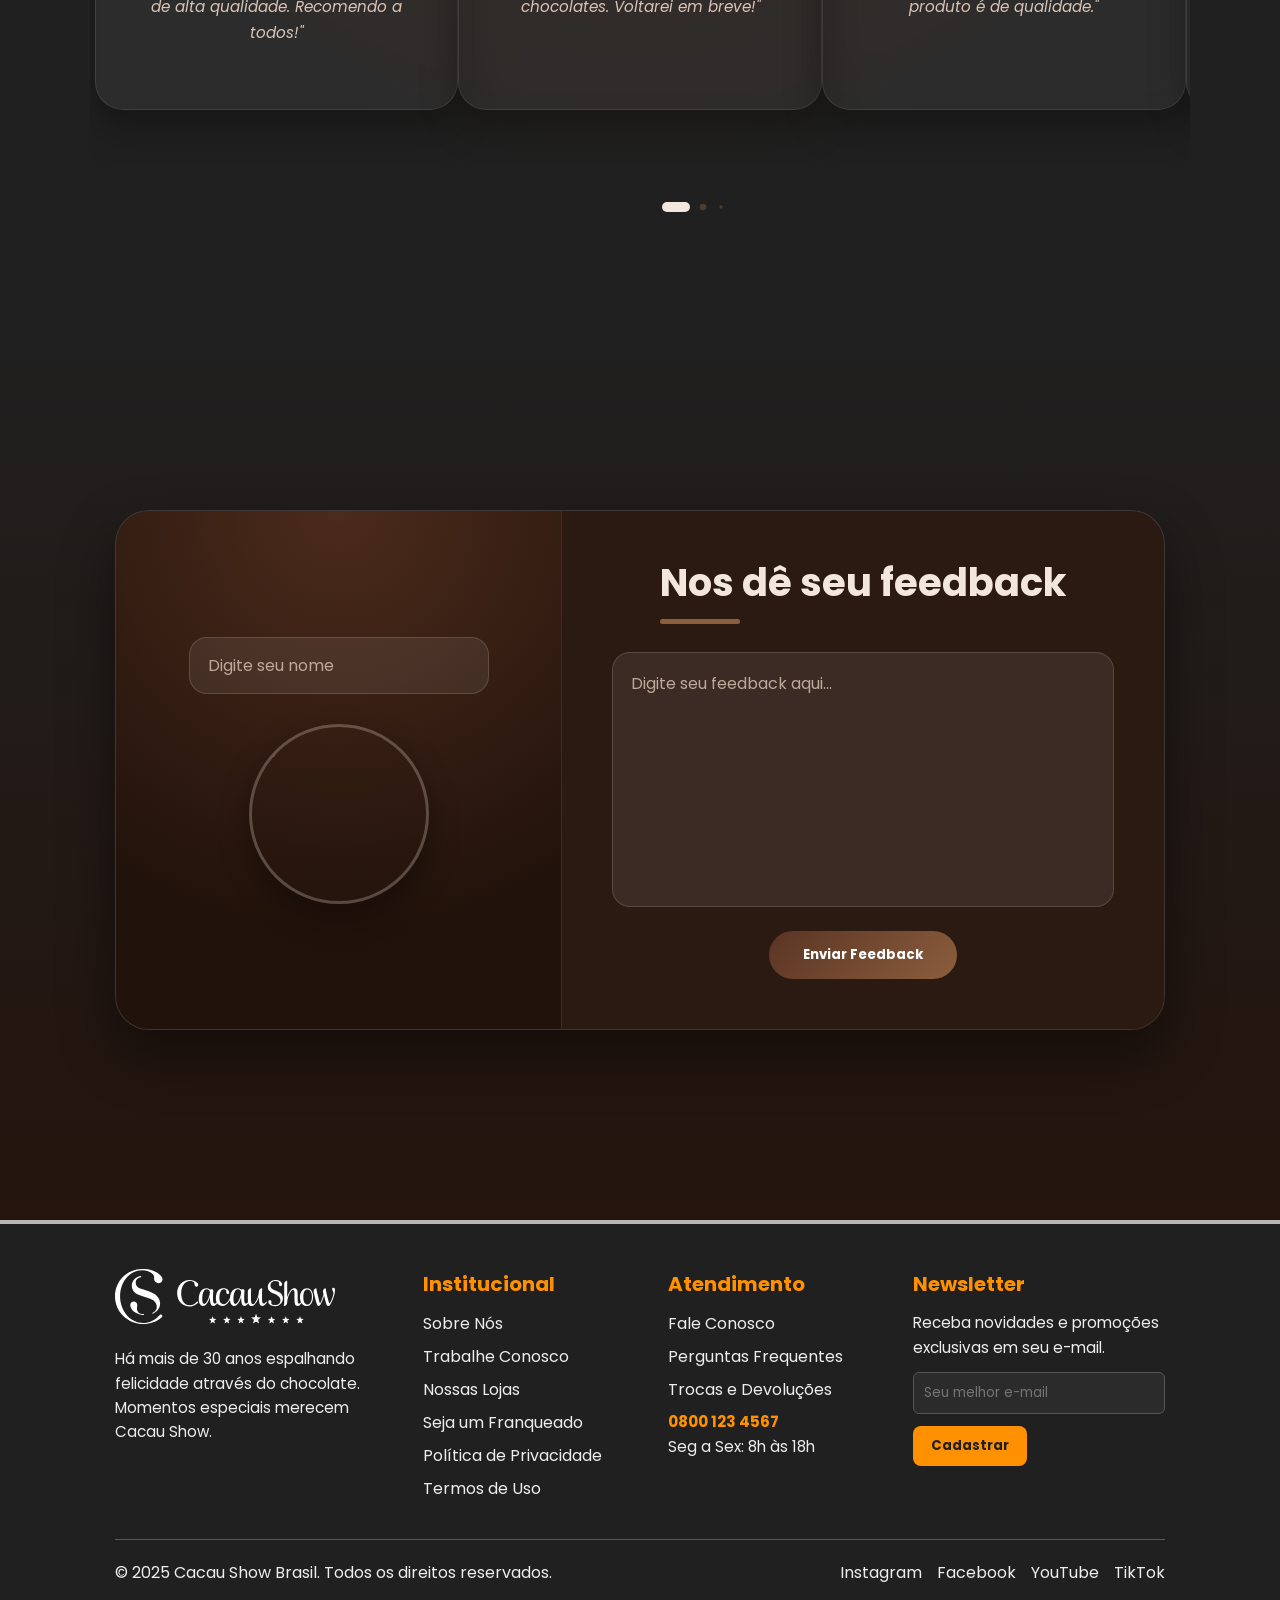
==== commit 0d7becb9: "Repaginação Total Atualização e reformulação visual de todas as páginas" ====
--- a/index.html
+++ b/index.html
@@ -6,29 +6,20 @@
     <meta name="viewport" content="width=device-width, initial-scale=1.0">
     <link rel="icon" type="image/png" sizes="180x180" href="new_img/logo.png"/>
     <title>Cacau Show Brasil</title>
-   
-    
-    <link href="style.css" rel="stylesheet">
-
+    <link href="CSSs/style.css" rel="stylesheet">
     <link rel="stylesheet" href="https://cdnjs.cloudflare.com/ajax/libs/font-awesome/6.5.1/css/all.min.css">
-    
     <link rel="stylesheet" href="https://cdn.jsdelivr.net/npm/swiper@11/swiper-bundle.min.css" />
-
     <link rel="stylesheet" href="https://unpkg.com/aos@next/dist/aos.css" />
-
-    <!-- Adicionando fonte -->
     <link href="https://fonts.googleapis.com/css2?family=Poppins:wght@400;500;600;700;800&display=swap" rel="stylesheet">
-
-
     <link href='https://unpkg.com/boxicons@2.1.4/css/boxicons.min.css' rel='stylesheet'>
-    <link rel="shortcut icon" href="icone.ico" type="image/x-icon">
+    <link rel="shortcut icon" href="Imgs/Icone.webp" type="image/x-icon">
 </head>
 
 <body>
 
     <header>
-        <a href="logo_cacau_show.svg" class="logo">
-            <img src="logo_cacau_show.svg" id="logo">
+        <a href="Imgs/logo_cacau_show.svg" class="logo">
+            <img src="Imgs/logo_cacau_show.svg" id="logo">
         </a>
 
         <ul class="navbar">
@@ -60,34 +51,34 @@
             <div class="item" style="--background: #5C331E">
                 <div class="title">LaCreme</div>
                 <div class="title" id="bordatxt">LaCreme</div>
-                <img src="lacreme1.png" alt="" class="imgprc">
+                <img src="Imgs/lacreme1.png" alt="" class="imgprc">
 
             </div>
 
             <div class="item" style="--background:#A05D31">
                 <div class="title">LaNut</div>
                 <div class="title" id="bordatxt">LaNut</div>
-                <img src="lanut1.png" alt="" class="imgprc">
+                <img src="Imgs/lanut1.png" alt="" class="imgprc">
             </div>
 
             <div class="item" style="--background: #A05D31">
                 <div class="title">Bytes</div>
                 <div class="title" id="bordatxt">Bytes</div>
-                <img src="bytes1.png" alt="" class="imgprc">
+                <img src="Imgs/bytes1.png" alt="" class="imgprc">
 
             </div>
 
             <div class="item" style="--background:#5C331E">
                 <div class="title">Miau</div>
                 <div class="title" id="bordatxt">Miau</div>
-                <img src="miau1.png" alt="" class="imgprc">
+                <img src="Imgs/miau1.png" alt="" class="imgprc">
 
             </div>
 
             <div class="item" style="--background:#A05D31">
                 <div class="title">Dreams</div>
                 <div class="title" id="bordatxt">Dreams</div>
-                <img src="dreams1.png" alt="" class="imgprc">
+                <img src="Imgs/dreams1.png" alt="" class="imgprc">
 
             </div>
              
@@ -103,7 +94,7 @@
     <section class="about-section">
         <div class="section-content" data-aos="zoom-in-up">
             <div class="about-image-wrapper">
-                <img src="fundo.jpg" alt="" class="about-image">
+                <img src="Imgs/fundo1.jpg" alt="" class="about-image">
             </div>
             <div class="about-details">
                 <h2 class="section-title">Sobre nós</h2>
@@ -135,7 +126,7 @@
                 </li>
 
                 <li class="menu-item" data-aos="zoom-in-up">
-                    <img src="bytes.png" alt="" class="menu-image" style="width: 64%; height: auto;">
+                    <img src="Imgs/bytes.png" alt="" class="menu-image" style="width: 64%; height: auto;">
                     <h3 class="name">Bytes</h3>
                     <p class="text">O melhor aperitivo para momentos corridos.</p>
                 </li>
@@ -147,19 +138,19 @@
                 </li>
 
                 <li class="menu-item" data-aos="zoom-in-up">
-                    <img src="lacreme.png" alt="" class="menu-image">
+                    <img src="Imgs/lacreme.png" alt="" class="menu-image">
                     <h3 class="name">LaCreme</h3>
                     <p class="text">A melhor barra de chocolate do mercado.</p>
                 </li>
 
                 <li class="menu-item" data-aos="zoom-in-up">
-                    <img src="dreams.png" alt="" class="menu-image">
+                    <img src="Imgs/dreams.png" alt="" class="menu-image">
                     <h3 class="name">Dreams</h3>
                     <p class="text">Os recheados mais famosos da Cacau.</p>
                 </li>
 
                 <li class="menu-item" data-aos="zoom-in-up">
-                    <img src="miau.png" alt="" class="menu-image">
+                    <img src="Imgs/miau.png" alt="" class="menu-image">
                     <h3 class="name">Miau</h3>
                     <p class="text">Um lanchinho que lembra seu melhor amigo.</p>
                 </li>
@@ -174,27 +165,27 @@
                 <div class="slider-wrapper">
                     <ul class="testimonials-list swiper-wrapper">
                         <li class="testimonial swiper-slide">
-                            <img src="pitty.jpg" alt="user" class="user-image">
+                            <img src="Imgs/pitty.jpg" alt="user" class="user-image">
                             <h3 class="name">Pitty</h3>
                             <i class="feedback">"Excelente atendimento e produtos de alta qualidade. Recomendo a todos!"</i>
                         </li>
                         <li class="testimonial swiper-slide">
-                            <img src="kaua.jpg" alt="user" class="user-image">
+                            <img src="Imgs/kaua.jpg" alt="user" class="user-image">
                             <h3 class="name">Cauã Reymond</h3>
                             <i class="feedback">"Gostei bastante da variedade de chocolates. Voltarei em breve!"</i>
                         </li>
                         <li class="testimonial swiper-slide">
-                            <img src="gisele.jpg" alt="user" class="user-image">
+                            <img src="Imgs/gisele.jpg" alt="user" class="user-image">
                             <h3 class="name">Gisele Bündchen</h3>
                             <i class="feedback">"Ótima loja, os preços são justos e o produto é de qualidade."</i>
                         </li>
                         <li class="testimonial swiper-slide">
-                            <img src="ana.jpg" alt="user" class="user-image">
+                            <img src="Imgs/ana.jpg" alt="user" class="user-image">
                             <h3 class="name">Ana Hickmann</h3>
                             <i class="feedback">"O atendimento foi impecável. Com certeza farei mais compras aqui!"</i>
                         </li>
                         <li class="testimonial swiper-slide">
-                            <img src="matheus.jpg" alt="user" class="user-image">
+                            <img src="Imgs/matheus.jpg" alt="user" class="user-image">
                             <h3 class="name">Matheus Solano</h3>
                             <i class="feedback">"A experiência de compra foi incrível. Recomendo a todos que gostam de qualidade!"</i>
                         </li>
@@ -226,53 +217,55 @@
         </div>
     </div>
 </div>
-
-
-    <footer class="footer">
-        <a href="" class="logo"><img width="110" height="51" src="logo_cacau_show.svg" alt=""></a>
-        <br><br><Br><br>
-
-        <div class="footer-text">
-                  <p>A Cacau Show se compromete em utilizar ovos de galinhas livres de gaiolas em todas as suas operações. Estamos trabalhando para garantir essa transição até 2025. As imagens expostas neste site são meramente ilustrativas.
-
-Preços apresentados na loja virtual podem variar de acordo com a região. Informações sobre preços, prazos de validade, estoque e origem podem ser obtidas diretamente nas lojas.  Consulte a loja para verificar disponibilidade.
-
- 
-
-Preços, estoques, informações e condições disponíveis no site estão sujeitos a alterações sem aviso prévio. *Preços e produtos do Choco-Outlet são válidos somente para compras realizadas na loja virtual sujeito a disponibilidade de estoque.</p>
-<br>
-              <p>Copyrigth &copy; 2025 Cacau Show Brasil | Todos os Direitos Reservados.</p>
-              <br><br>
-            </div>
-
-            <footer style="background-color: #2e2e2e; padding: 20px; font-family: Arial, sans-serif; color: #f8f8f8;">
-  <div style="display: flex; justify-content: space-around;">
-    <div>
-      <h3 style="font-weight: bold; color: #7d654f;">INSTITUCIONAL</h3>
-      <br>
-      <ul style="margin-right: 50px; list-style: none; padding: 4;">
-        <li><a href="https://revendedor.cacaushow.com.br/revendedor/" style="color: white; text-decoration: none;">Seja um Revendedor</a></li>
-        <li><a href="https://www.cacaushow.com.br/franquia.html" style="color: white; text-decoration: none;">Seja um Franqueado</a></li>
-        <li><a href="https://www.cacaushow.com.br/para-sua-empresa/para-sua-empresa.html" style="color: white; text-decoration: none;">Área para Empresas</a></li>
-        <li><a href="https://cacaushow.gupy.io/" style="color: white; text-decoration: none;">Trabalhe Conosco</a></li>
-        <li><a href="https://www.cacaushow.com.br/categoria/nossas-marcas" style="color: white; text-decoration: none;">Nossas Marcas</a></li>
-      </ul>
+            <footer class="footer">
+    <div class="footer-container">
+
+        <div class="footer-coluna">
+            <img src="Imgs/logo_cacau_show.svg" alt="Cacau Show" class="footer-logo">
+            <p>
+                Há mais de 30 anos espalhando felicidade através do chocolate.
+                Momentos especiais merecem Cacau Show.
+            </p>
+        </div>
+
+        <div class="footer-coluna">
+            <h3>Institucional</h3>
+            <a href="#">Sobre Nós</a>
+            <a href="#">Trabalhe Conosco</a>
+            <a href="#">Nossas Lojas</a>
+            <a href="#">Seja um Franqueado</a>
+            <a href="#">Política de Privacidade</a>
+            <a href="#">Termos de Uso</a>
+        </div>
+
+        <div class="footer-coluna">
+            <h3>Atendimento</h3>
+            <a href="#">Fale Conosco</a>
+            <a href="#">Perguntas Frequentes</a>
+            <a href="#">Trocas e Devoluções</a>
+            <p class="telefone">0800 123 4567</p>
+            <p>Seg a Sex: 8h às 18h</p>
+        </div>
+
+        <div class="footer-coluna">
+            <h3>Newsletter</h3>
+            <p>Receba novidades e promoções exclusivas em seu e-mail.</p>
+            <input type="email" placeholder="Seu melhor e-mail">
+            <button>Cadastrar</button>
+        </div>
+
     </div>
-    
-    <div>
-      <h3 style="font-weight: bold; color: #7d654f;">POLÍTICAS</h3>
-      <br>
-      <ul style="list-style: none; padding: 0;">
-        <li><a href="https://www.cacaushow.com.br/terms.html" style="color: white; text-decoration: none;">Termos de Uso</a></li>
-        <li><a href="https://www.privacidade.com.br/portal-de-privacidade?token=e8d91724233537d3a44c65424e6b9ee7" style="color: white; text-decoration: none;">Política de Privacidade</a></li>
-        <li><a href="https://www.cacaushow.com.br/politica/returns.html" style="color: white; text-decoration: none;">Políica de Trocas</a></li>
-        <li><a href="https://www.cacaushow.com.br/faqs.html" style="color: white; text-decoration: none;">FAQ</a></li>
-        <li><a href="https://www.cacaushow.com.br/regulamentos/Regulamentos.html" style="color: white; text-decoration: none;">Regulamentos</a></li>
-        <li><a href="https://sac.cacaushow.com.br/" style="color: white; text-decoration: none;">SAC</a></li>
-        <li><a href="https://www.cacaushow.com.br/Comunicado-Oficial.html" style="color: white; text-decoration: none;">Comunicado Oficial Cacau Show</a></li>
-      </ul>
+
+    <div class="footer-bottom">
+        <p>&copy; 2025 Cacau Show Brasil. Todos os direitos reservados.</p>
+
+        <div class="social">
+            <span>Instagram</span>
+            <span>Facebook</span>
+            <span>YouTube</span>
+            <span>TikTok</span>
+        </div>
     </div>
-  </div>
 </footer>
 
     <script src="https://cdn.jsdelivr.net/npm/swiper@11/swiper-bundle.min.js"></script>
@@ -283,6 +276,9 @@
             duration: 1200
         });
     </script>
+
+<!-- <script src="https://cdn.jsdelivr.net/npm/@supabase/supabase-js"></script> -->
+<!-- <script src="supabase.js"></script> -->
 </body>
-<script src="script.js"></script>
+<script src="JS/script.js"></script>
 </html>
--- a/CSSs/style.css
+++ b/CSSs/style.css
@@ -0,0 +1,1429 @@
+@import url("https://fonts.googleapis.com/css2?family=Poppins:wght@400;500;600;700;800&display=swap");
+
+*{
+    padding: 0;
+    margin: 0;
+    box-sizing: border-box;
+    text-decoration:none;
+    list-style: none;
+    /* font-family: 'Work Sans', sans-serif; */
+    font-family: 'Poppins', sans-serif;
+    scroll-behavior: smooth;
+    scroll-padding-top: 3rem;
+}
+
+.item{
+    display: none;
+    width: 100%;
+    height: 100%;
+    position: absolute;
+    top: 0;
+    left: 0;
+    overflow: hidden;
+    background-color: var(--background);
+}
+
+.item.active{
+    display: block;
+}
+
+.item .title{
+    font-size: 12rem;
+    color: #ffffff;
+    font-family: system-ui, -apple-system, BlinkMacSystemFont, 'Segoe UI', Roboto, Oxygen, Ubuntu, Cantarell, 'Open Sans', 'Helvetica Neue', sans-serif;
+    font-weight: bold;
+    text-align: center;
+
+    position: absolute;
+    left: 50%;
+    top: 50%;
+    transform: translate(-50%, -50%);
+}
+
+.item #bordatxt {
+    font-size: 12rem;
+    color: transparent;
+    -webkit-text-stroke: 4px #ffffff; 
+    font-weight: bold;
+    text-align: center;
+    position: absolute;
+    left: 50%;
+    top: 50%;
+    transform: translate(-50%, -50%);
+    z-index: 4; 
+}
+
+.item .imgprc{
+    z-index: 2;
+    width: 40%;
+
+    position: absolute;
+    left: 50%;
+    top: 50%;
+    transform: translate(-50%, -50%);
+    animation: float 2s ease-in-out infinite; 
+}
+
+#prev, #next{
+    position: absolute;
+    top: 50%;
+    transform: translateY(-50%);
+    width: 50px;
+    height: 50px;
+    background-color: #eee9;
+    border: 1px solid #eee9;
+    color: #eee;
+    font-size: x-large;
+    font-family: monospace;
+    cursor: pointer;
+    z-index: 4;
+    border-radius: 50%;
+}
+
+#prev{
+    left: 30px;
+}
+
+#next{
+    right: 30px;
+}
+
+@keyframes toActive {
+    from{
+        top: 100%;
+        opacity: 0;
+    }
+}
+
+.item.active .title{
+    animation: toActive 0.5s ease-in-out 1;
+}
+
+
+@keyframes float {
+    0% {
+        transform: translate(-50%, -50%) translateY(0);
+    }
+    50% {
+        transform: translate(-50%, -50%) translateY(-20px);
+    }
+    100% {
+        transform: translate(-50%, -50%) translateY(0);
+    }
+}
+
+header{
+    width: 100%;
+    position: fixed;
+    top: 0;
+    right: 0;
+    z-index: 1000;
+    display: flex;
+    align-items: center;
+    justify-content: space-between;
+    padding: 33px 9%;
+    transition: all .50s ease;
+    background: transparent;
+    color: #eee;
+}
+
+#logo{
+    width: 90%;
+}
+
+header.sticky{
+    padding: 10px 10%;
+    background: rgb(0, 0, 0)
+}
+
+.navbar{
+    display: flex;
+    list-style: none;
+}
+
+.navbar a{
+    color: var(--other-color);
+    margin-left: 60px;
+    font-size: var(--p-font);
+    font-weight: 550;
+    border-bottom: 2px solid transparent;
+    transition:all .5s ease;
+}
+
+.navbar a:hover{
+    border-bottom: 2px solid #D4AF37;
+    color: #D4AF37;
+}
+
+#menu-icon{
+    color: rgb(146, 25, 25);
+    font-size: 30px;
+    margin-left: 5px;
+    z-index: 10001;
+    cursor: pointer;
+    display: none;
+}
+
+main {
+    position: relative; 
+    min-height: 100vh; 
+    display: flex;
+    align-items: center;
+    justify-content: center;
+    overflow: hidden;
+}
+
+.about-section{
+    padding: 100px 0;
+    background: #3D2314;
+}
+
+.about-section .section-content{
+    display: flex;
+    gap: 10px;
+    align-items: center;
+    justify-content: space-around;
+}
+
+.about-section .about-image-wrapper .about-image{
+    width: 500px;
+    height: 500px;
+    object-fit: cover;
+    border-radius: 50%;
+}
+
+.section-title{
+    text-align: center;
+    padding: 10px 0 100px;
+    text-transform: uppercase;
+    font-size: 50px;
+    color:#F5F5DC;
+}
+
+
+.section-title::after{
+    content: "";
+    width: 80px;
+    height: 5px;
+    display: block;
+    margin: 10px auto 0;
+    border-radius: 10px;
+    background:#D4AF37;
+}
+
+.about-section .about-details .section-title{
+    padding: 10;
+}
+
+.about-section .about-details .social-link-list{
+    display: flex;
+    gap: 25px;
+    justify-content: center;
+    padding-top: 90px;
+}
+
+.about-section .social-link-list .social-link{
+    color: white;
+    font-size: 25px;
+    transition: 0.2s ease;
+}
+
+.about-section .social-link-list .social-link:hover{
+    color:#D4AF37;
+    transform: translateY(-5px);
+}
+
+.about-section .about-details {
+    max-width: 50%;
+    color: #eee;
+}
+
+.about-section .about-image-wrapper .about-image{
+    width: 100%;
+    height: 100%;
+    max-width: 500px;
+    aspect-ratio: 1;
+}
+
+.about-section .about-details .text{
+    line-height: 30px;
+    margin: 50x 0 30px;
+    text-align: center;
+    font-size: 20px;
+}
+
+
+.menu-section{
+    background: #2e2e2e;
+    color: #eee;
+    padding: 50px 0 100px;
+}
+
+.menu-section .menu-list{
+    display: flex;
+    flex-wrap: wrap;
+    gap: 110px;
+    align-items: center;
+    justify-content: space-around;
+}
+
+.menu-section .menu-list .menu-item{
+    display: flex;
+    align-items: center;
+    text-align: center;
+    flex-direction: column;
+    justify-content: space-around;
+    width: calc(100% / 3 - 110px);
+    cursor: pointer;
+}
+
+.menu-section .menu-list .menu-item .name{
+    margin: 12px 0;
+    font-size: 30px;
+    font-weight: 600;
+}
+
+.menu-section .menu-list .menu-item .text{
+    font-size: 18px;
+}
+
+.menu-section .menu-list .menu-item .menu-image{
+    max-width: 83%;
+    aspect-ratio: 1;
+    margin-bottom: 15px;
+    object-fit: contain;
+    filter: grayscale(100%);
+}
+
+.menu-section .menu-list .menu-item .menu-image:hover{
+    transform: translateY(-5px);
+    transition: 0.2s ease;
+    filter: grayscale(0%);
+}
+
+
+.testimonials-section{
+    padding: 50px 100px 100px;
+    background-color: #3D2314;
+}
+
+
+.testimonials-section .testimonial{
+    display: flex;
+    padding: 35px;
+    text-align: center;
+    flex-direction: column;
+    align-items: center;
+}
+
+.testimonials-section .testimonial .user-image{
+    width: 200px;
+    height: 200px;
+    object-fit: cover;
+    margin-bottom: 50px;
+    border-radius: 50%;
+}
+
+.testimonials-section .slider-wrapper{
+    overflow: hidden;
+    margin: 0 60px 50px;
+}
+
+.testimonials-section .testimonial .name{
+    margin-bottom: 16px;
+    font-size: 20px;
+    color: #eee;
+}
+
+.testimonials-section .testimonial .feedback{
+    line-height: 25px;
+    color: #eee;
+}
+
+.testimonials-section .swiper-pagination-bullet{
+    width: 15px;
+    height: 15px;
+    opacity: 1;
+    background: #D4AF37;
+}
+
+.testimonials-section .swiper-slide-button{
+    margin-top: -50px;
+    color: #D4AF37;
+    transition: 0.3s ease;
+}
+
+.testimonials-section .swiper-slide-button:hover{
+    color: #eee;
+}
+
+.fundo {
+    background: #2e2e2e;
+    height: 100vh;
+    display: flex;
+    justify-content: center;
+    align-items: center;
+    margin: 0;
+}
+
+.retangulo {
+    display: flex;
+    width: 1000px;
+    height: 500px;
+    border: 3px solid #333;
+    box-shadow: 0 4px 8px rgba(0, 0, 0, 0.3);
+}
+
+.esquerda {
+    flex: 1;
+    background-color: #202020;
+    display: flex;
+    justify-content: center;
+    align-items: center;
+    color: white;
+    font-size: 28px;
+    font-weight: bold;
+}
+
+.direita {
+    flex: 1;
+    background-color: #2e2e2e;
+    display: flex;
+    flex-direction: column;
+    justify-content: center; 
+    align-items: center;
+    padding: 40px;
+    box-sizing: border-box;
+    border-left: 3px solid #ff9100; 
+}
+
+.titulo-feedback {
+    color: #eee;
+    font-size: 2rem;
+    text-shadow: 0 0 10px #ff9100, 0 0 20px rgba(255,145,0,0.5);
+    animation: neon-pulse 2s infinite alternate;
+}
+@keyframes neon-pulse {
+    from { text-shadow: 0 0 5px #ff9100; }
+    to { text-shadow: 0 0 15px #ff9100, 0 0 30px rgba(255,145,0,0.7); }
+}
+
+.textarea-feedback {
+    width: 100%;
+    height: 70%;
+    padding: 15px;
+    font-size: 16px;
+    border: 2px solid #2e2e2e;
+    border-radius: 5px;
+    resize: none;
+    box-sizing: border-box;
+}
+
+.conteudo-direita {
+    display: flex;
+    flex-direction: column;
+    align-items: center;
+    width: 100%;
+    height: 100%;
+    justify-content: center;
+}
+.titulo-feedback{
+    text-align: center;
+    font-size: 50px;
+    color: #eee;
+}
+.titulo-feedback::after{
+    content: "";
+    width: 80px;
+    height: 5px;
+    display: block;
+    margin: 10px auto 0;
+    border-radius: 10px;
+    background: #D4AF37;
+}
+.btn-enviar {
+    background: #D4AF37;
+    color: #2e2e2e;
+    border: none;
+    padding: 12px 30px;
+    margin-top: 20px;
+    font-weight: bold;
+    border-radius: 5px;
+    cursor: pointer;
+    transition: all 0.3s ease;
+}
+.btn-enviar:hover {
+    background: #D4AF37;
+    transform: translateY(-3px);
+}
+.esquerda {
+    flex: 1;
+    background-color: #202020;
+    display: flex;
+    flex-direction: column;
+    justify-content: center;
+    align-items: center;
+    padding: 20px;
+    box-sizing: border-box;
+    gap: 30px;
+}
+
+.input-nome {
+    width: 80%;
+    padding: 15px;
+    font-size: 16px;
+    background-color: #2e2e2e;
+    border: 2px solid #444;
+    border-radius: 5px;
+    color: #eee;
+    outline: none;
+    transition: all 0.3s ease;
+}
+
+.input-nome:focus {
+    border-color: #D4AF37;
+    box-shadow: 0 0 8px rgba(255, 145, 0, 0.5);
+}
+
+.input-nome::placeholder {
+    color: #aaa;
+}
+
+.avatar-container {
+    position: relative;
+    width: 200px;
+    height: 200px;
+    cursor: pointer;
+    border-radius: 50%;
+    overflow: hidden;
+    border: 3px solid #444;
+    transition: all 0.3s ease;
+}
+
+.avatar-container:hover {
+    border-color: #D4AF37;
+    transform: scale(1.05);
+}
+
+.avatar-imagem {
+    width: 100%;
+    height: 100%;
+    object-fit: cover;
+}
+
+.avatar-overlay {
+    position: absolute;
+    top: 0;
+    left: 0;
+    width: 100%;
+    height: 100%;
+    background-color: rgba(0, 0, 0, 0.6);
+    display: flex;
+    justify-content: center;
+    align-items: center;
+    opacity: 0;
+    transition: opacity 0.3s ease;
+}
+
+.avatar-container:hover .avatar-overlay {
+    opacity: 1;
+}
+
+.avatar-overlay span {
+    color: white;
+    text-align: center;
+    font-size: 16px;
+    line-height: 1.4;
+}
+
+#avatar-upload {
+    display: none;
+}
+
+.footer {
+    display: flex;
+    justify-content: space-between;
+    align-items: center;
+    flex-wrap: wrap;
+    padding: 2rem 9%;
+    background: #2e2e2e;
+    border-top: .3rem solid #ffffffab;
+    font-size: 100%;
+    overflow-x: hidden;
+}
+
+.footer-text p{
+    font-size: 1.6rem;
+    color: #eee;
+    font-size: 100%;
+}
+
+.footer-iconTop a {
+    display: inline-flex;
+    justify-content: center;
+    align-items: center;
+    padding: .8rem;
+    background: #D4AF37;
+    border-radius: .8rem;
+    transition: .5s ease;
+}
+
+.footer-iconTop a:hover {
+    transform: translatey(-8px);
+}
+
+.footer-iconTop a i {
+    font-size: 2.4rem;
+    color: #f7f7ff;
+}
+
+@media (max-width: 1200px) {
+    .about-section .section-content {
+        flex-direction: column;
+        text-align: center;
+    }
+    .about-section .about-details {
+        max-width: 80%;
+    }
+}
+
+@media (max-width: 992px) {
+    .menu-section .menu-list {
+        flex-direction: column;
+        gap: 50px;
+    }
+    .menu-section .menu-list .menu-item {
+        width: 80%;
+    }
+    .testimonials-section {
+        padding: 30px 50px;
+    }
+    .testimonials-section .slider-wrapper {
+        margin: 0 30px;
+    }
+}
+
+@media (max-width: 768px) {
+    header {
+        flex-direction: column;
+        padding: 20px;
+        text-align: center;
+    }
+    .navbar {
+        display: none;
+        flex-direction: column;
+        width: 100%;
+        background: #202020;
+        position: absolute;
+        top: 60px;
+        left: 0;
+    }
+    .navbar.active {
+        display: flex;
+    }
+    #menu-icon {
+        display: block;
+    }
+    .about-section .about-details {
+        max-width: 90%;
+    }
+    .retangulo {
+        flex-direction: column;
+        width: 90%;
+        height: auto;
+    }
+    .esquerda, .direita {
+        width: 100%;
+        padding: 20px;
+    }
+    .avatar-container {
+        width: 150px;
+        height: 150px;
+    }
+    .input-nome {
+        width: 100%;
+    }
+}
+
+@media (max-width: 480px) {
+    .item .title, .item #bordatxt {
+        font-size: 5rem;
+        -webkit-text-stroke: 2px #ffffff;
+    }
+    .menu-section .menu-list .menu-item {
+        width: 100%;
+    }
+    .section-title {
+        font-size: 30px;
+    }
+    .testimonials-section .testimonial .user-image {
+        width: 100px;
+        height: 100px;
+    }
+    .footer {
+        flex-direction: column;
+        text-align: center;
+    }
+    .footer-text p {
+        font-size: 1.2rem;
+    }
+}
+
+.menu-section {
+  background: #202020;
+  padding: 90px 7%;
+}
+
+.menu-section .section-title {
+  padding-bottom: 60px;
+}
+
+.menu-section .menu-list {
+  display: grid;
+  grid-template-columns: repeat(3, 1fr);
+  gap: 38px;
+  max-width: 1150px;
+  margin: 0 auto;
+}
+
+.menu-section .menu-list .menu-item {
+  width: 100%;
+  min-height: 330px;
+  padding: 28px 22px;
+  border-radius: 22px;
+  background: #2a1a13;
+  border: 1px solid rgba(255, 255, 255, 0.06);
+  text-align: center;
+  transition: transform 0.25s ease, background 0.25s ease, box-shadow 0.25s ease;
+}
+
+.menu-section .menu-list .menu-item:hover {
+  background: #332016;
+  transform: translateY(-5px);
+  box-shadow: 0 14px 28px rgba(0, 0, 0, 0.28);
+}
+
+.menu-section .menu-list .menu-item .menu-image {
+  width: 190px !important;
+  height: 170px !important;
+  max-width: 100% !important;
+  object-fit: contain;
+  margin-bottom: 18px;
+  filter: none !important;
+  border-radius: 12px;
+  transition: transform 0.25s ease;
+}
+
+.menu-section .menu-list .menu-item:hover .menu-image {
+  transform: scale(1.04);
+}
+
+.menu-section .menu-list .menu-item .name {
+  color: #f3e6dc;
+  font-size: 1.45rem;
+  font-weight: 700;
+  margin: 10px 0 8px;
+}
+
+.menu-section .menu-list .menu-item .text {
+  color: #c9b6a8;
+  font-size: 0.95rem;
+  line-height: 1.5;
+  max-width: 260px;
+  margin: 0 auto;
+}
+
+@media (max-width: 900px) {
+  .menu-section .menu-list {
+    grid-template-columns: 1fr 1fr;
+  }
+}
+
+@media (max-width: 600px) {
+  .menu-section .menu-list {
+    grid-template-columns: 1fr;
+  }
+}
+
+.fundo {
+  min-height: 720px;
+  padding: 100px 7%;
+  background: linear-gradient(180deg, #202020, #24140d);
+  display: flex;
+  justify-content: center;
+  align-items: center;
+}
+
+.retangulo {
+  width: 100%;
+  max-width: 1050px;
+  min-height: 520px;
+  display: grid;
+  grid-template-columns: 0.85fr 1.15fr;
+  border-radius: 34px;
+  overflow: hidden;
+  background: rgba(255, 255, 255, 0.055);
+  border: 1px solid rgba(255, 255, 255, 0.08);
+  box-shadow: 0 24px 55px rgba(0, 0, 0, 0.45);
+}
+
+.esquerda {
+  background: radial-gradient(circle at top, #4b2b1b, #21120b 75%);
+  padding: 45px 35px;
+  display: flex;
+  flex-direction: column;
+  justify-content: center;
+  align-items: center;
+  gap: 30px;
+}
+
+.direita {
+  background: #2b1a12;
+  padding: 50px;
+  display: flex;
+  flex-direction: column;
+  justify-content: center;
+  border-left: 1px solid rgba(255, 255, 255, 0.08);
+}
+
+.titulo-feedback {
+  color: #f3e6dc;
+  font-size: 2.4rem;
+  line-height: 1.15;
+  text-align: left;
+  margin-bottom: 28px;
+  text-shadow: none;
+  animation: none;
+}
+
+.titulo-feedback::after {
+  margin: 14px 0 0;
+  background: #8b5e3c;
+}
+
+.input-nome,
+.textarea-feedback {
+  width: 100%;
+  background: rgba(255, 255, 255, 0.08);
+  color: #f3e6dc;
+  border: 1px solid rgba(255, 255, 255, 0.14);
+  border-radius: 18px;
+  outline: none;
+  font-family: 'Poppins', sans-serif;
+  transition: 0.3s ease;
+}
+
+.input-nome {
+  max-width: 300px;
+  padding: 15px 18px;
+}
+
+.textarea-feedback {
+  min-height: 230px;
+  padding: 18px;
+  resize: none;
+}
+
+.input-nome::placeholder,
+.textarea-feedback::placeholder {
+  color: #bfa99a;
+}
+
+.input-nome:focus,
+.textarea-feedback:focus {
+  border-color: #8b5e3c;
+  box-shadow: 0 0 0 4px rgba(139, 94, 60, 0.18);
+}
+
+.avatar-container {
+  width: 180px;
+  height: 180px;
+  border-radius: 50%;
+  border: 3px solid rgba(243, 230, 220, 0.25);
+  overflow: hidden;
+  cursor: pointer;
+  transition: 0.3s ease;
+  box-shadow: 0 12px 30px rgba(0, 0, 0, 0.35);
+}
+
+.avatar-container:hover {
+  transform: translateY(-6px) scale(1.03);
+  border-color: #8b5e3c;
+  box-shadow: 0 0 22px rgba(139, 94, 60, 0.45);
+}
+
+.avatar-imagem {
+  width: 100%;
+  height: 100%;
+  object-fit: cover;
+}
+
+.btn-enviar {
+  width: max-content;
+  margin-top: 24px;
+  padding: 14px 34px;
+  background: linear-gradient(135deg, #5a3424, #8b5e3c);
+  color: #fff;
+  border: none;
+  border-radius: 30px;
+  font-weight: 700;
+  cursor: pointer;
+  transition: 0.3s ease;
+}
+
+.btn-enviar:hover {
+  background: linear-gradient(135deg, #8b5e3c, #b8875d);
+  transform: translateY(-4px);
+  box-shadow: 0 0 18px rgba(139, 94, 60, 0.55);
+}
+
+@media (max-width: 800px) {
+  .retangulo {
+    grid-template-columns: 1fr;
+  }
+
+  .direita {
+    padding: 40px 28px;
+  }
+
+  .titulo-feedback {
+    text-align: center;
+  }
+
+  .titulo-feedback::after {
+    margin: 14px auto 0;
+  }
+
+  .btn-enviar {
+    margin-left: auto;
+    margin-right: auto;
+  }
+}
+
+.footer {
+  background: #202020;
+  border-top: .3rem solid #ffffffab;
+  padding: 45px 9% 25px;
+  color: #eee;
+  display: block;
+}
+
+.footer-container {
+  display: grid;
+  grid-template-columns: 1.3fr 1fr 1fr 1.2fr;
+  gap: 35px;
+  align-items: flex-start;
+  margin-bottom: 30px;
+}
+
+.footer-logo {
+  width: 220px;
+  margin-bottom: 15px;
+}
+
+.footer-coluna h3 {
+  color: #ff9100;
+  font-size: 1.25rem;
+  margin-bottom: 12px;
+}
+
+.footer-coluna p {
+  color: #eee;
+  line-height: 1.6;
+  font-size: 0.95rem;
+}
+
+.footer-coluna a {
+  display: block;
+  color: #eee;
+  margin-bottom: 8px;
+  transition: 0.3s ease;
+}
+
+.footer-coluna a:hover {
+  color: #ff9100;
+  transform: translateX(4px);
+}
+
+.telefone {
+  color: #ff9100 !important;
+  font-weight: bold;
+  margin-top: 8px;
+}
+
+.footer-coluna input {
+  width: 100%;
+  padding: 10px;
+  border-radius: 6px;
+  border: 1px solid #555;
+  background: #2b2b2b;
+  color: white;
+  margin: 12px 0;
+}
+
+.footer-coluna button {
+  padding: 10px 18px;
+  border: none;
+  border-radius: 8px;
+  background: #ff9100;
+  color: #202020;
+  font-weight: bold;
+  cursor: pointer;
+  transition: 0.3s ease;
+}
+
+.footer-coluna button:hover {
+  background: #ffb347;
+  box-shadow: 0 0 15px rgba(255, 145, 0, 0.7);
+}
+
+.footer-bottom {
+  border-top: 1px solid rgba(255, 255, 255, 0.25);
+  padding-top: 20px;
+  display: flex;
+  justify-content: space-between;
+  align-items: center;
+  color: #eee;
+}
+
+.social {
+  display: flex;
+  gap: 15px;
+  color: #eee;
+}
+
+@media (max-width: 992px) {
+  .about-section .section-content {
+    grid-template-columns: 1fr;
+    text-align: center;
+  }
+
+  .about-section .about-details .section-title,
+  .about-section .about-details .text {
+    text-align: center;
+  }
+
+  .about-section .about-details .section-title::after {
+    margin: 10px auto 0;
+  }
+
+  .about-section .about-details .social-link-list {
+    justify-content: center;
+  }
+
+  .menu-section .menu-list {
+    grid-template-columns: 1fr 1fr;
+  }
+
+  .footer-container {
+    grid-template-columns: 1fr 1fr;
+  }
+}
+
+@media (max-width: 600px) {
+  .menu-section .menu-list {
+    grid-template-columns: 1fr;
+  }
+
+  .retangulo {
+    flex-direction: column;
+  }
+
+  .footer-container {
+    grid-template-columns: 1fr;
+    text-align: center;
+  }
+
+  .footer-bottom {
+    flex-direction: column;
+    gap: 15px;
+    text-align: center;
+  }
+
+  .social {
+    justify-content: center;
+    flex-wrap: wrap;
+  }
+}
+
+.about-section {
+  padding: 120px 8%;
+  background: linear-gradient(135deg, #21100a, #3D2314);
+}
+
+.about-section .section-content {
+  max-width: 1250px;
+  margin: auto;
+  display: grid;
+  grid-template-columns: 0.9fr 1.1fr;
+  gap: 80px;
+  align-items: center;
+}
+
+.about-image-wrapper {
+  display: flex;
+  justify-content: center;
+}
+
+.about-image {
+  width: 430px !important;
+  height: 500px !important;
+  object-fit: cover;
+  border-radius: 32px !important;
+  box-shadow: 0 25px 55px rgba(0, 0, 0, 0.45);
+}
+
+.about-details {
+  max-width: 650px !important;
+}
+
+.about-details .section-title {
+  text-align: left !important;
+  padding-bottom: 35px !important;
+  font-size: 3rem;
+}
+
+.about-details .section-title::after {
+  margin: 12px 0 0 !important;
+}
+
+.about-details .text {
+  text-align: left !important;
+  font-size: 1.1rem !important;
+  line-height: 1.8 !important;
+  color: #f1dfd1;
+}
+
+.about-section .about-details .social-link-list {
+  justify-content: flex-start !important;
+  padding-top: 35px !important;
+}
+
+.testimonials-section {
+  background: radial-gradient(circle at top, #3a2116, #202020 65%);
+  padding: 100px 7%;
+  overflow: hidden;
+}
+
+.testimonials-section .section-title {
+  padding-bottom: 55px;
+  color: #f3e6dc;
+}
+
+.testimonials-section .slider-wrapper {
+  max-width: 1150px;
+  margin: 0 auto 55px;
+  overflow: hidden;
+  padding: 10px 5px 55px;
+}
+
+.testimonials-section .testimonial {
+  min-height: 360px;
+  padding: 34px 26px;
+  background: rgba(255, 255, 255, 0.055);
+  border: 1px solid rgba(255, 255, 255, 0.09);
+  border-radius: 28px;
+  backdrop-filter: blur(8px);
+  box-shadow: 0 18px 38px rgba(0, 0, 0, 0.32);
+  transition: transform 0.3s ease, background 0.3s ease, box-shadow 0.3s ease;
+  position: relative;
+}
+
+.testimonials-section .testimonial::before {
+  content: "“";
+  position: absolute;
+  top: 10px;
+  left: 24px;
+  font-size: 5rem;
+  font-family: Georgia, serif;
+  color: rgba(243, 230, 220, 0.18);
+  line-height: 1;
+}
+
+.testimonials-section .testimonial:hover {
+  transform: translateY(-8px);
+  background: rgba(255, 255, 255, 0.085);
+  box-shadow: 0 24px 48px rgba(0, 0, 0, 0.42);
+}
+
+.testimonials-section .testimonial .user-image {
+  width: 118px;
+  height: 118px;
+  margin-bottom: 22px;
+  border-radius: 50%;
+  border: 4px solid #8b5e3c;
+  object-fit: cover;
+  box-shadow: 0 0 0 7px rgba(139, 94, 60, 0.2);
+}
+
+.testimonials-section .testimonial .name {
+  color: #f3e6dc;
+  font-size: 1.18rem;
+  font-weight: 700;
+  margin-bottom: 14px;
+}
+
+.testimonials-section .testimonial .feedback {
+  color: #d8c5b7;
+  font-size: 0.95rem;
+  line-height: 1.7;
+  max-width: 290px;
+}
+
+.testimonials-section .swiper-pagination-bullet {
+  width: 10px;
+  height: 10px;
+  background: #8b5e3c;
+  opacity: 0.45;
+}
+
+.testimonials-section .swiper-pagination-bullet-active {
+  width: 28px;
+  border-radius: 20px;
+  background: #f3e6dc;
+  opacity: 1;
+}
+
+.testimonials-section .swiper-slide-button {
+  color: #f3e6dc;
+  background: rgba(255, 255, 255, 0.08);
+  width: 46px;
+  height: 46px;
+  border-radius: 50%;
+  transition: 0.3s ease;
+}
+
+.testimonials-section .swiper-slide-button:hover {
+  background: #8b5e3c;
+  color: #fff;
+  box-shadow: 0 0 18px rgba(139, 94, 60, 0.55);
+}
+
+.testimonials-section .swiper-button-prev::after,
+.testimonials-section .swiper-button-next::after {
+  font-size: 1.2rem;
+  font-weight: bold;
+}
+
+@media (max-width: 768px) {
+  .testimonials-section {
+    padding: 80px 5%;
+  }
+
+  .testimonials-section .slider-wrapper {
+    margin: 0 auto 40px;
+  }
+
+  .testimonials-section .swiper-slide-button {
+    display: none;
+  }
+}
+
+
+/* ========================= */
+/* SOBRE NÓS - FINAL LIMPO */
+/* ========================= */
+
+.about-section {
+  padding: 110px 7%;
+  background: linear-gradient(180deg, #202020 0%, #24140d 100%);
+}
+
+.about-section .section-content {
+  max-width: 1180px;
+  margin: 0 auto;
+  display: grid;
+  grid-template-columns: 0.95fr 1.05fr;
+  gap: 70px;
+  align-items: center;
+}
+
+/* IMAGEM */
+.about-image-wrapper {
+  display: flex;
+  justify-content: center;
+  align-items: center;
+}
+
+.about-image {
+  width: 100%;
+  max-width: 430px;
+  height: 470px;
+  object-fit: cover;
+  border-radius: 42px 18px 42px 18px;
+  box-shadow: 0 22px 45px rgba(0, 0, 0, 0.45);
+  transition: 0.35s ease;
+}
+
+.about-image:hover {
+  transform: translateY(-6px) scale(1.02);
+}
+
+/* TEXTO */
+.about-details {
+  max-width: 610px;
+}
+
+.about-details .section-title {
+  text-align: left;
+  padding-bottom: 28px;
+  font-size: 2.8rem;
+  color: #f3e6dc;
+}
+
+.about-details .section-title::after {
+  margin: 12px 0 0;
+  background: #8b5e3c;
+}
+
+.about-details .text {
+  text-align: left;
+  font-size: 1.05rem;
+  line-height: 1.85;
+  color: #d8c5b7;
+}
+
+/* SOCIAL */
+.about-section .about-details .social-link-list {
+  display: flex;
+  gap: 14px;
+  padding-top: 34px;
+}
+
+.social-link {
+  width: 46px;
+  height: 46px;
+  background: #2b160f;
+  color: #f3e6dc;
+  border-radius: 50%;
+  display: flex;
+  align-items: center;
+  justify-content: center;
+  font-size: 1.2rem;
+  transition: 0.3s ease;
+}
+
+.social-link:hover {
+  background: #8b5e3c;
+  transform: translateY(-5px);
+}
+
+/* RESPONSIVO */
+@media (max-width: 900px) {
+  .about-section .section-content {
+    grid-template-columns: 1fr;
+    gap: 45px;
+    text-align: center;
+  }
+
+  .about-details {
+    max-width: 100%;
+  }
+
+  .about-details .section-title,
+  .about-details .text {
+    text-align: center;
+  }
+
+  .about-details .section-title::after {
+    margin: 12px auto 0;
+  }
+
+  .about-section .about-details .social-link-list {
+    justify-content: center;
+  }
+
+  .about-image {
+    height: 400px;
+  }
+}
+
+/* ========================= */
+/* NOSSAS LINHAS - CORRIGIDO */
+/* ========================= */
+
+.menu-section {
+  background: #202020;
+  padding: 90px 7%;
+}
+
+.menu-section .section-title {
+  padding-bottom: 60px;
+  color: #f3e6dc;
+}
+
+.menu-section .menu-list {
+  display: grid;
+  grid-template-columns: repeat(3, 1fr);
+  gap: 38px;
+  max-width: 1150px;
+  margin: 0 auto;
+}
+
+.menu-section .menu-list .menu-item {
+  width: 100%;
+  min-height: 330px;
+  padding: 28px 22px;
+  border-radius: 22px;
+  background: #2a1a13;
+  border: 1px solid rgba(255, 255, 255, 0.06);
+  text-align: center;
+  transition: all 0.25s ease;
+  cursor: pointer;
+}
+
+.menu-section .menu-list .menu-item:hover {
+  background: #332016;
+  transform: translateY(-5px) scale(1.05); /* 👈 AQUI aumenta */
+  box-shadow: 0 18px 35px rgba(0, 0, 0, 0.35);
+  z-index: 2; /* evita cortar quando cresce */
+}
+
+.menu-section .menu-list .menu-item {
+  position: relative;
+}
+
+/* IMAGEM */
+.menu-section .menu-list .menu-item .menu-image {
+  width: 190px;
+  height: 170px;
+  max-width: 100%;
+  object-fit: contain;
+  margin-bottom: 18px;
+  border-radius: 12px;
+  transition: transform 0.25s ease;
+}
+
+.menu-section .menu-list .menu-item:hover .menu-image {
+  transform: scale(1.04);
+}
+
+/* TÍTULO */
+.menu-section .menu-list .menu-item .name {
+  color: #f3e6dc;
+  font-size: 1.45rem;
+  font-weight: 700;
+  margin: 10px 0 8px;
+}
+
+/* TEXTO */
+.menu-section .menu-list .menu-item .text {
+  color: #c9b6a8;
+  font-size: 0.95rem;
+  line-height: 1.5;
+  max-width: 260px;
+  margin: 0 auto;
+}
+
+/* RESPONSIVO */
+@media (max-width: 900px) {
+  .menu-section .menu-list {
+    grid-template-columns: 1fr 1fr;
+  }
+}
+
+@media (max-width: 600px) {
+  .menu-section .menu-list {
+    grid-template-columns: 1fr;
+  }
+}
